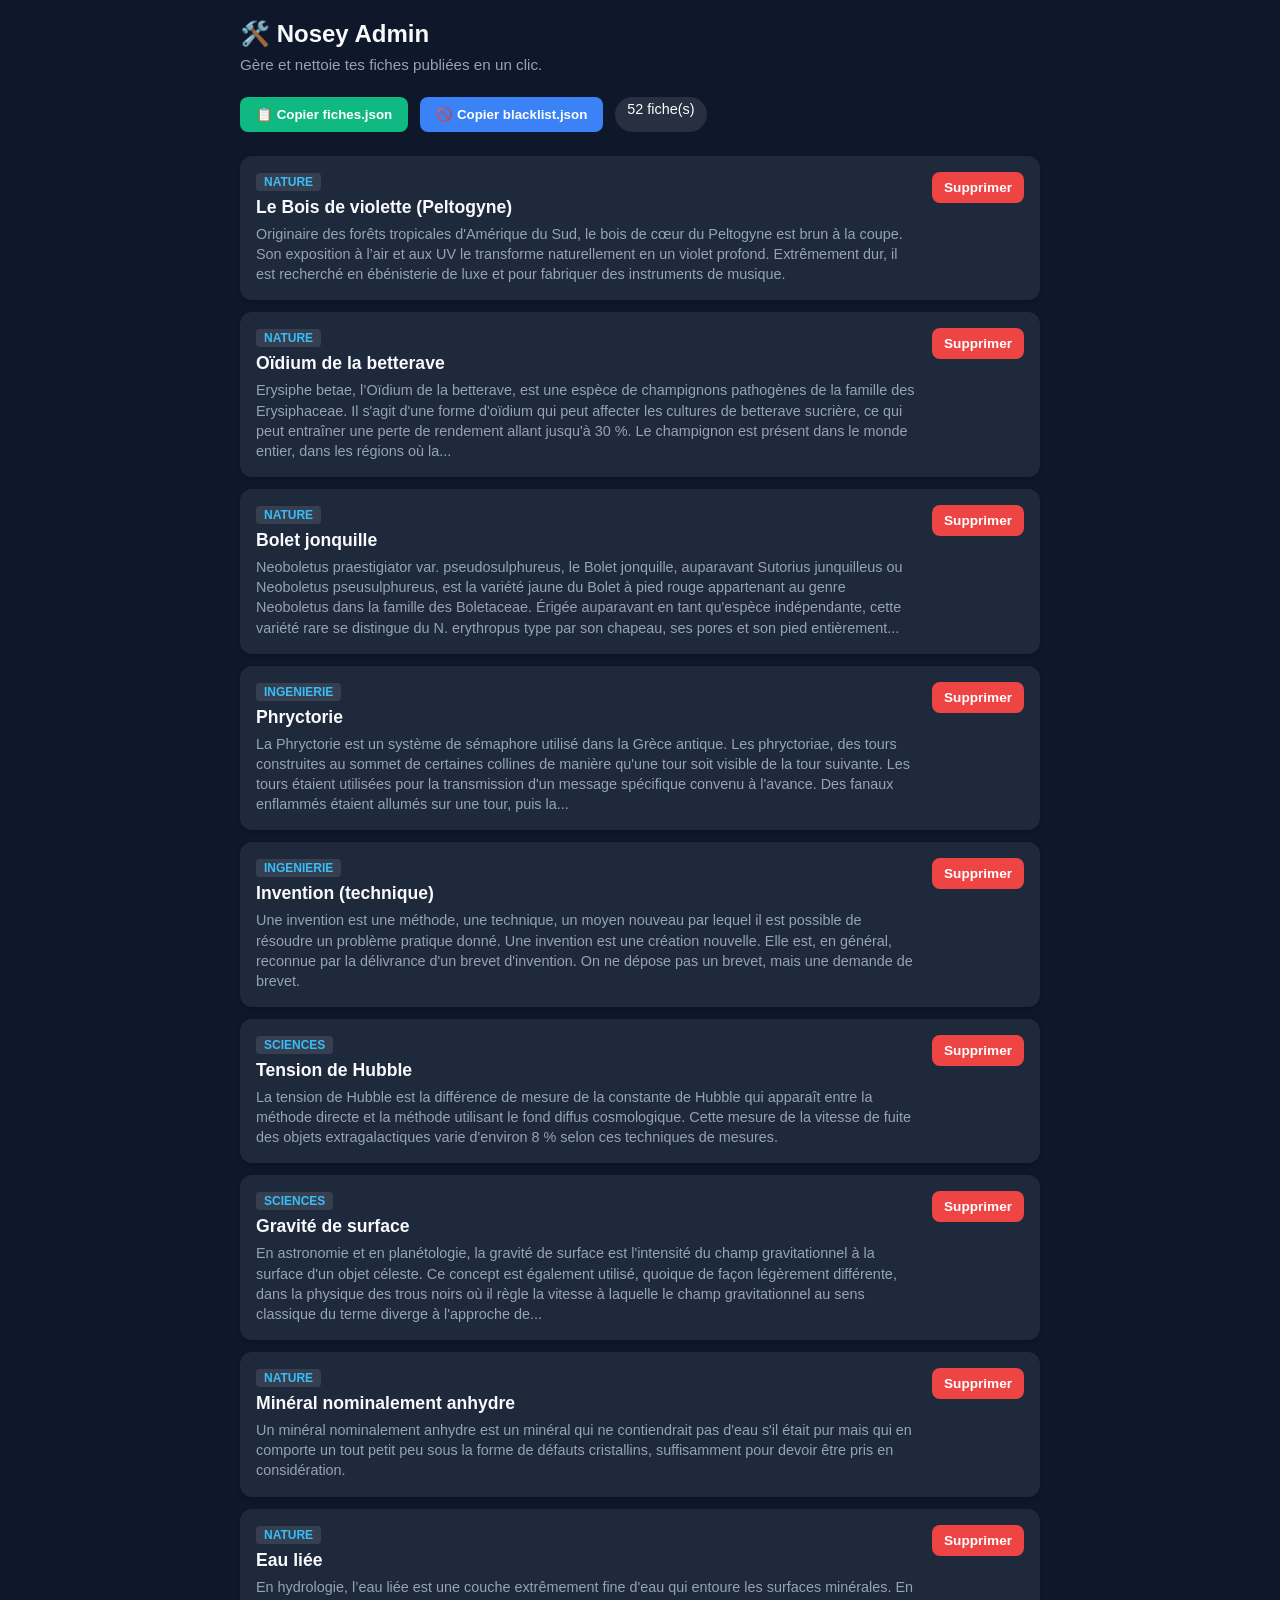
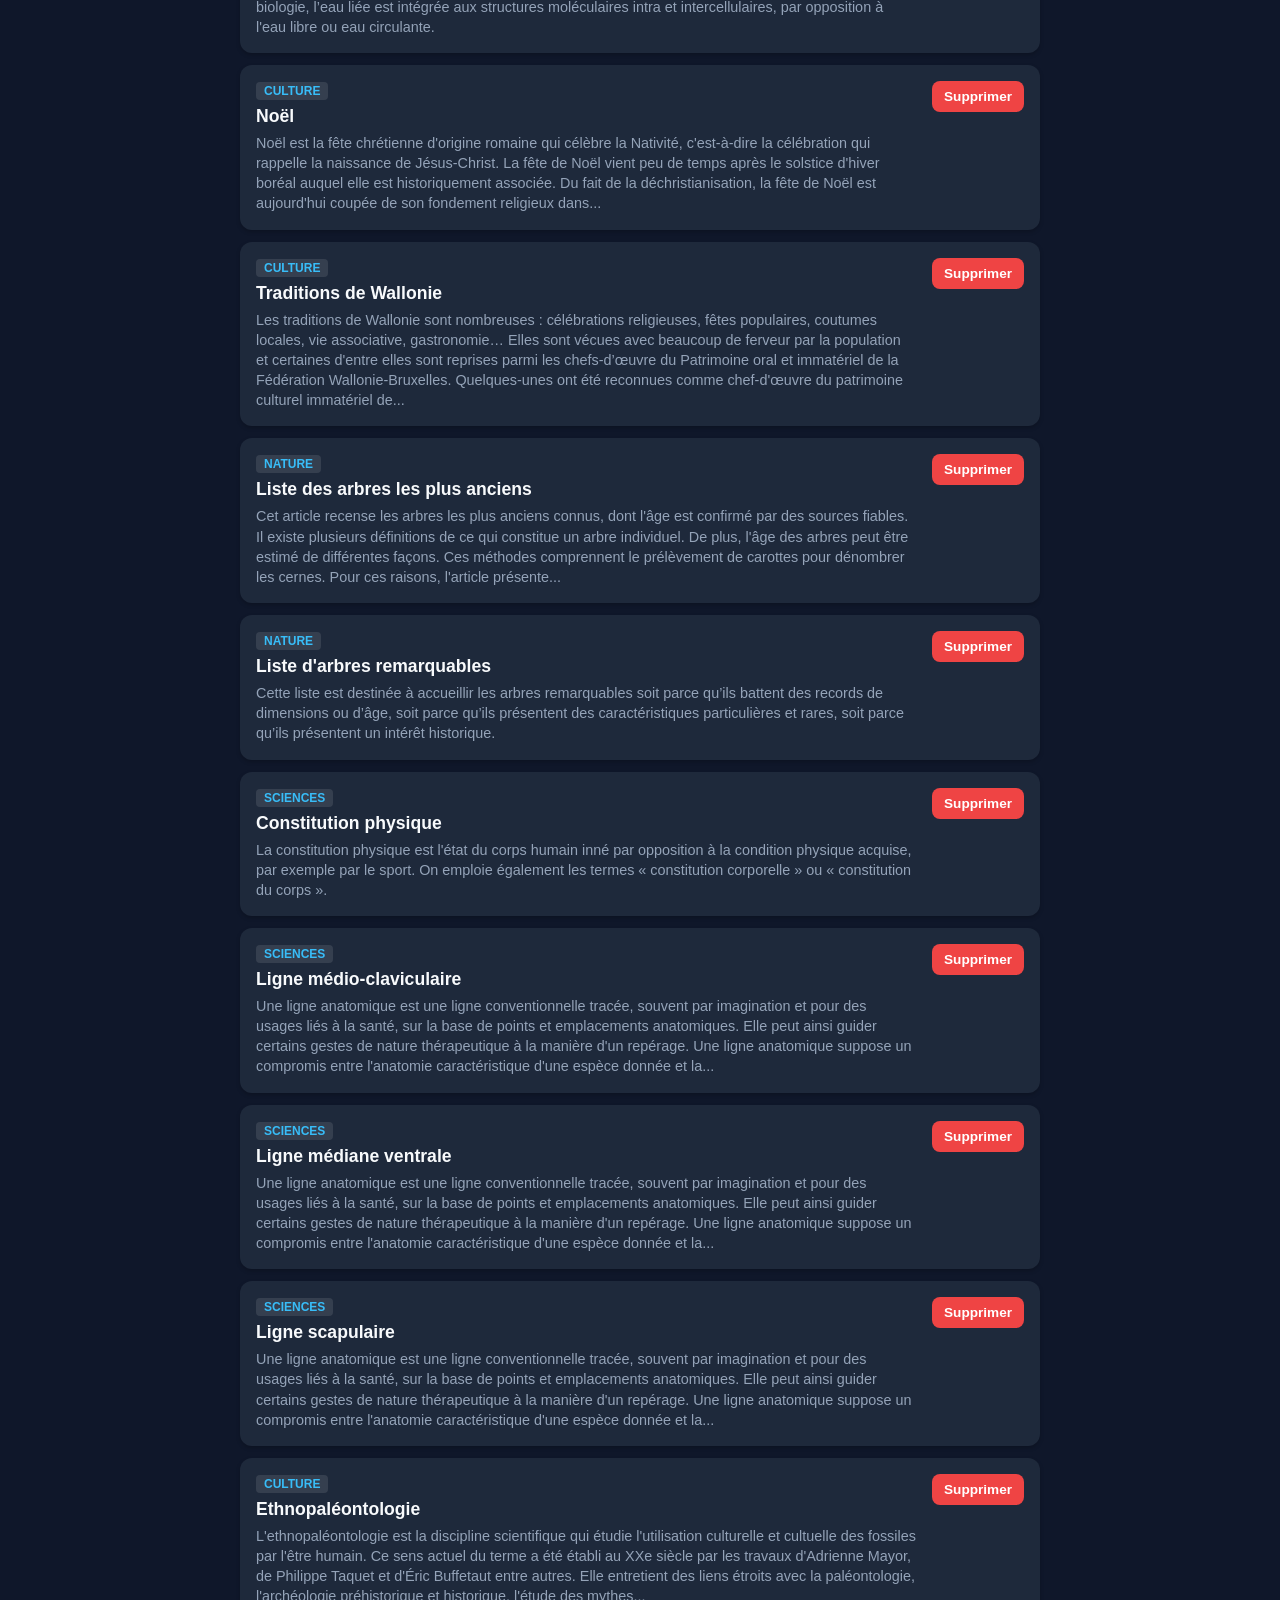
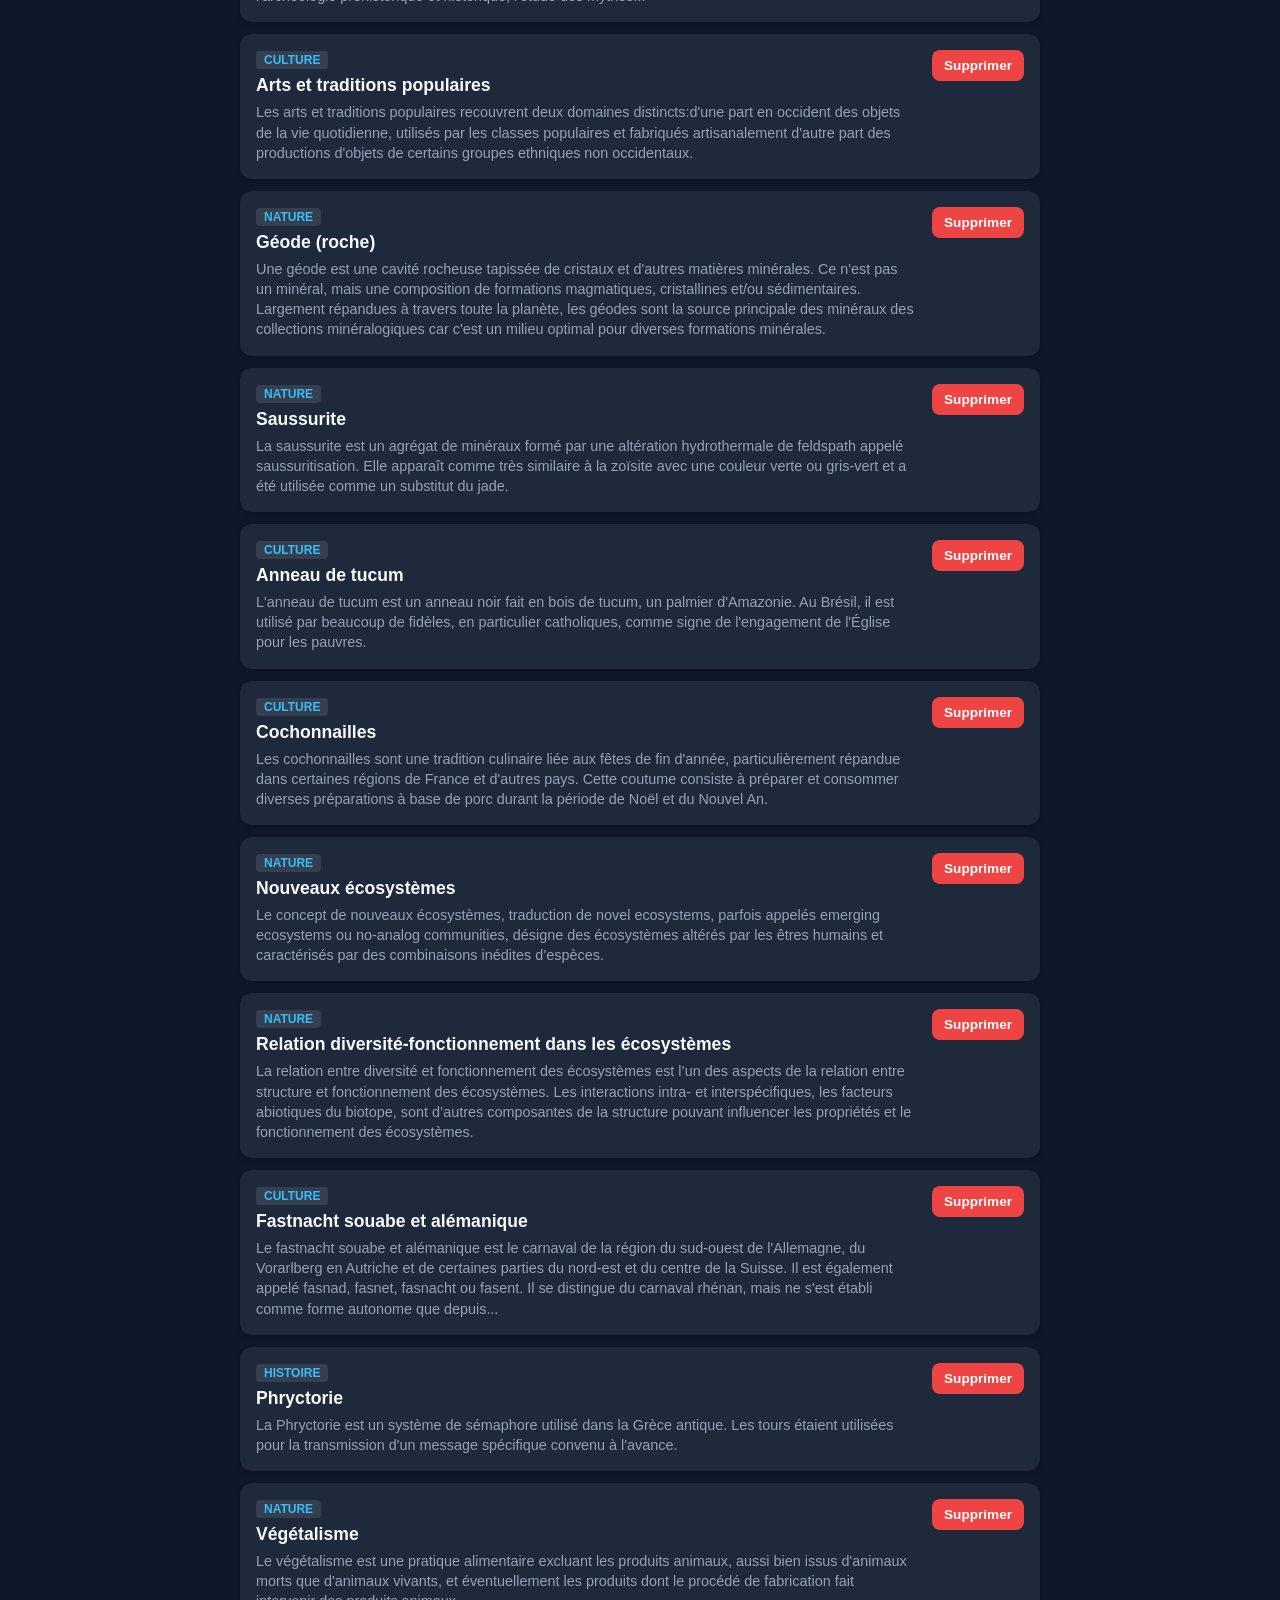
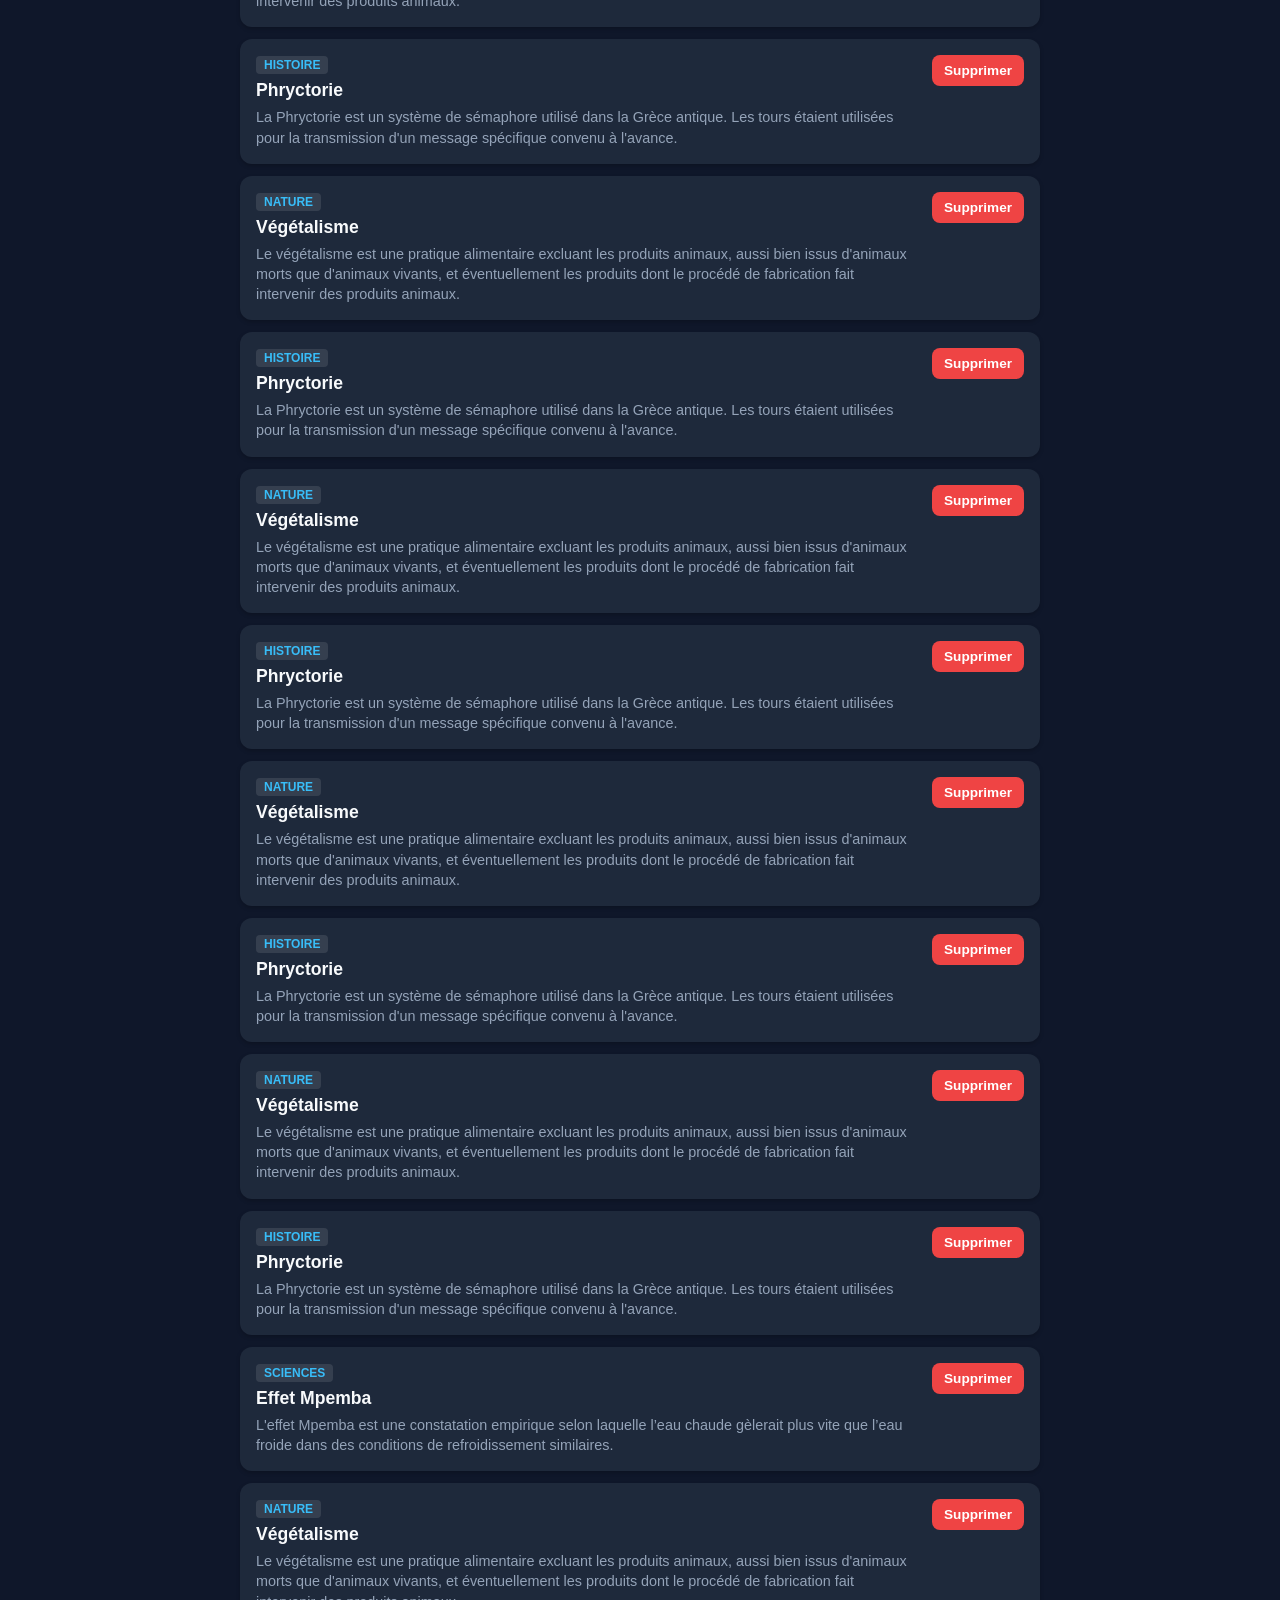
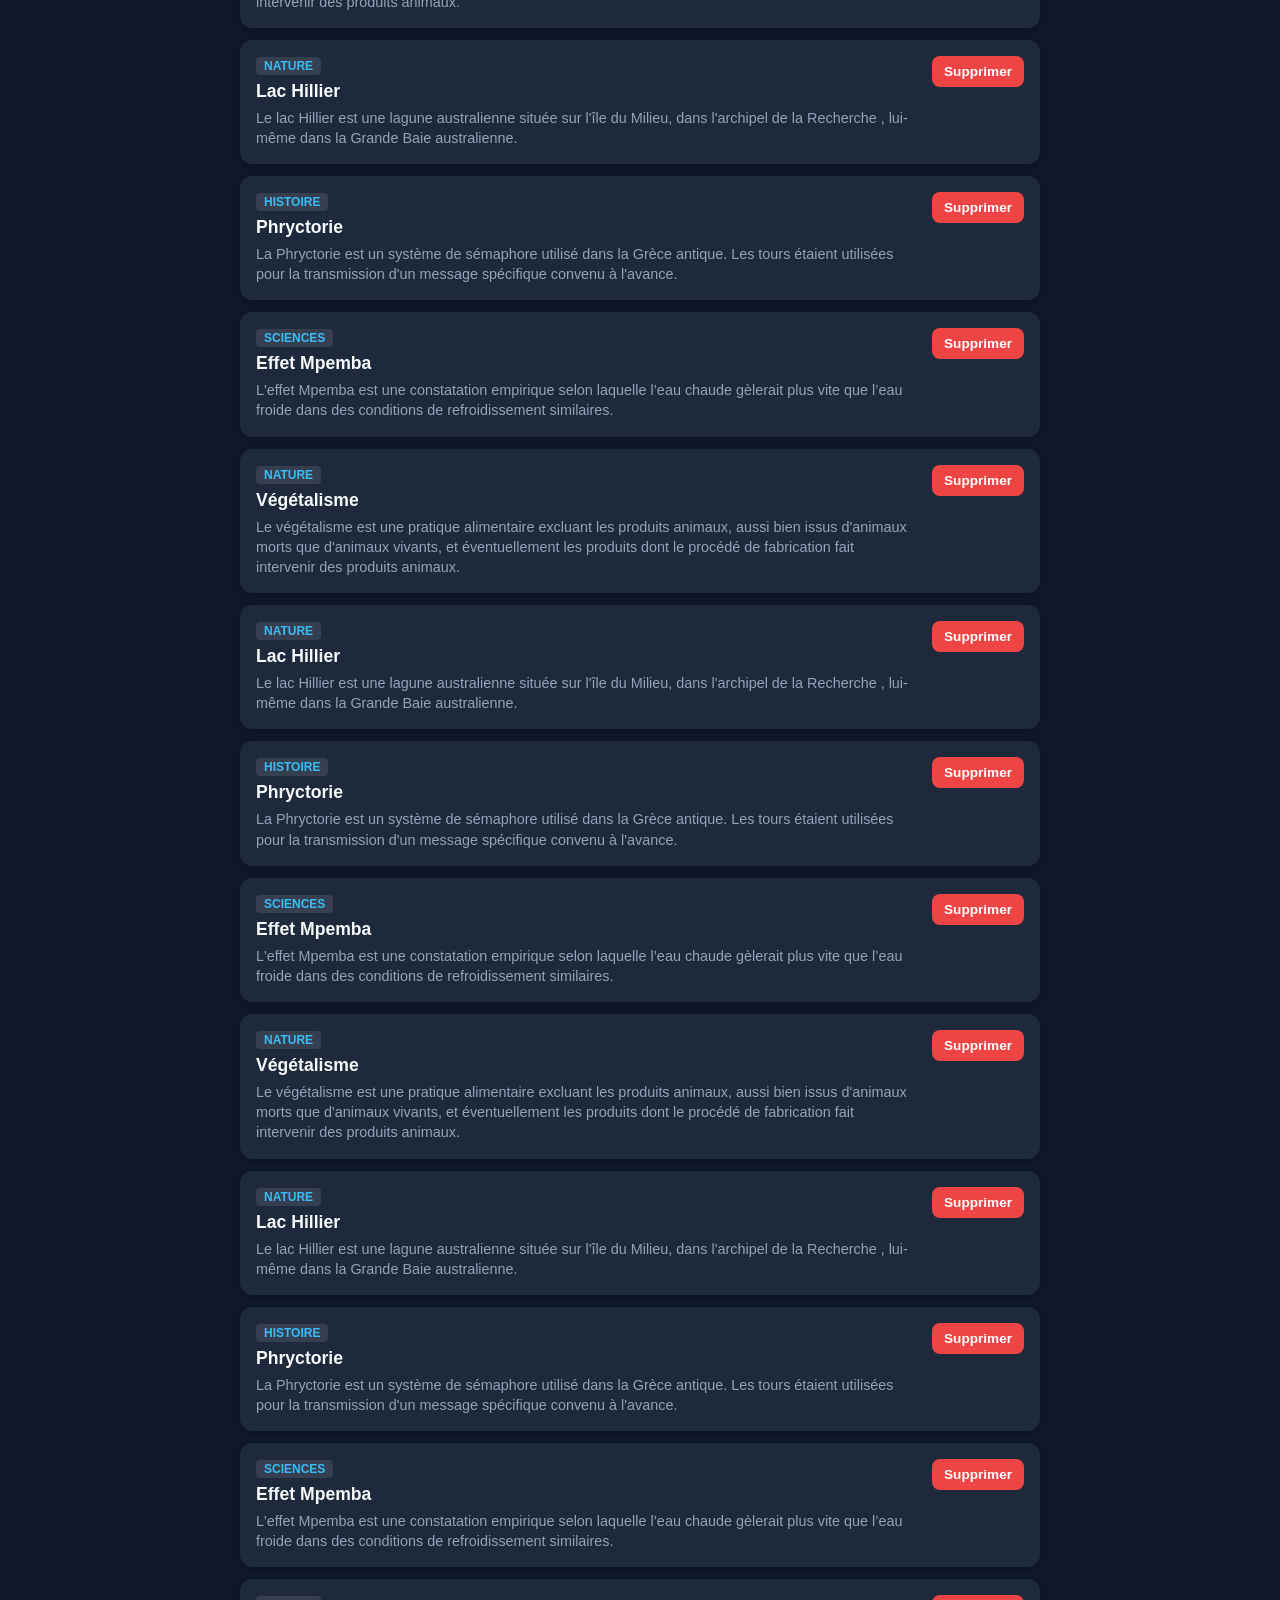
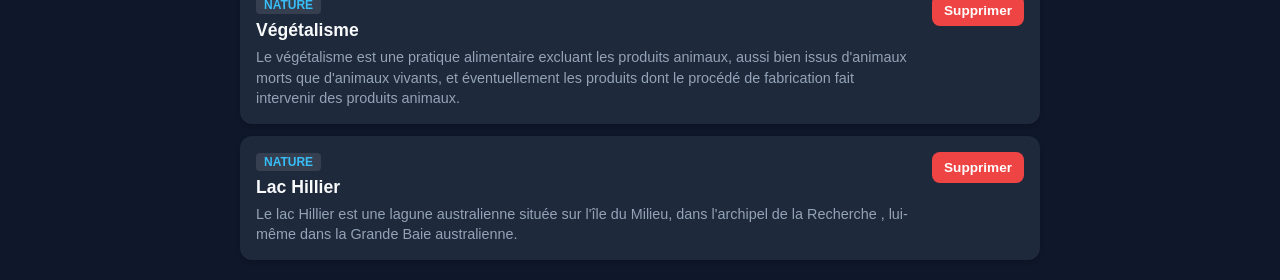
==== admin.html @ bc844c29 "Ajoute une interface d'administration pour gérer les fiches et la blacklist, et crée le fichier blac" ====
<!DOCTYPE html>
<html lang="fr">
<head>
  <meta charset="UTF-8">
  <meta name="viewport" content="width=device-width, initial-scale=1.0">
  <title>Nosey — Administration</title>
  <style>
    :root {
      --bg: #0f172a;
      --card-bg: #1e293b;
      --text: #f8fafc;
      --text-muted: #94a3b8;
      --danger: #ef4444;
      --success: #10b981;
      --accent: #3b82f6;
    }
    body {
      font-family: -apple-system, BlinkMacSystemFont, "Segoe UI", Roboto, sans-serif;
      background-color: var(--bg);
      color: var(--text);
      margin: 0;
      padding: 20px;
      max-width: 800px;
      margin-left: auto;
      margin-right: auto;
    }
    header {
      margin-bottom: 24px;
    }
    h1 { margin: 0 0 8px 0; font-size: 1.5rem; }
    p { color: var(--text-muted); margin: 0; font-size: 0.95rem; }
    
    .actions-bar {
      display: flex;
      gap: 12px;
      margin-bottom: 24px;
      flex-wrap: wrap;
    }
    button {
      border: none;
      padding: 10px 16px;
      border-radius: 8px;
      font-weight: 600;
      cursor: pointer;
      transition: opacity 0.2s;
    }
    button:hover { opacity: 0.9; }
    .btn-export { background-color: var(--success); color: white; }
    .btn-blacklist { background-color: var(--accent); color: white; }

    .compteur {
      font-size: 0.9rem;
      background: rgba(255,255,255,0.1);
      padding: 4px 12px;
      border-radius: 20px;
    }

    .liste-fiches {
      display: flex;
      flex-direction: column;
      gap: 12px;
    }
    .fiche-item {
      background-color: var(--card-bg);
      padding: 16px;
      border-radius: 12px;
      display: flex;
      justify-content: space-between;
      align-items: flex-start;
      gap: 16px;
      box-shadow: 0 2px 4px rgba(0,0,0,0.2);
    }
    .fiche-info { flex: 1; }
    .badge {
      display: inline-block;
      font-size: 0.75rem;
      font-weight: 700;
      text-transform: uppercase;
      padding: 2px 8px;
      border-radius: 4px;
      background: rgba(255,255,255,0.1);
      color: #38bdf8;
      margin-bottom: 6px;
    }
    .fiche-titre { margin: 0 0 6px 0; font-size: 1.1rem; }
    .fiche-texte { margin: 0; color: var(--text-muted); font-size: 0.9rem; line-height: 1.4; }

    .btn-suppr {
      background-color: var(--danger);
      color: white;
      padding: 8px 12px;
      font-size: 0.85rem;
      white-space: nowrap;
    }
  </style>
</head>
<body>

  <header>
    <h1>🛠️ Nosey Admin</h1>
    <p>Gère et nettoie tes fiches publiées en un clic.</p>
  </header>

  <div class="actions-bar">
    <button class="btn-export" onclick="copierFichesJSON()">📋 Copier fiches.json</button>
    <button class="btn-blacklist" onclick="copierBlacklistJSON()">🚫 Copier blacklist.json</button>
    <span class="compteur" id="compteur">0 fiche(s)</span>
  </div>

  <div class="liste-fiches" id="container-fiches">
    <p>Chargement des fiches...</p>
  </div>

  <script>
    let fichesGlobales = [];
    let blacklistGlobales = [];

    async function initialiser() {
      try {
        const resFiches = await fetch('data/fiches.json');
        fichesGlobales = await resFiches.json();

        try {
          const resBlacklist = await fetch('data/blacklist.json');
          blacklistGlobales = await resBlacklist.json();
        } catch (e) {
          blacklistGlobales = [];
        }

        afficherFiches();
      } catch (err) {
        document.getElementById('container-fiches').innerHTML = '<p style="color:red;">Erreur de chargement des fiches.</p>';
      }
    }

    function afficherFiches() {
      const container = document.getElementById('container-fiches');
      document.getElementById('compteur').textContent = `${fichesGlobales.length} fiche(s)`;

      if (fichesGlobales.length === 0) {
        container.innerHTML = '<p>Aucune fiche présente dans fiches.json.</p>';
        return;
      }

      container.innerHTML = fichesGlobales.map((fiche, index) => `
        <div class="fiche-item">
          <div class="fiche-info">
            <span class="badge">${fiche.domaine || 'CURIOSITÉ'}</span>
            <h3 class="fiche-titre">${fiche.sujet}</h3>
            <p class="fiche-texte">${fiche.fait_texte}</p>
          </div>
          <button class="btn-suppr" onclick="supprimerFiche(${index})">Supprimer</button>
        </div>
      `).join('');
    }

    function supprimerFiche(index) {
      const sujet = fichesGlobales[index].sujet;
      if (confirm(`Supprimer définitivement la fiche "${sujet}" ?`)) {
        // Ajout à la blacklist si non présent
        const sujetClean = sujet.trim().lower();
        if (!blacklistGlobales.includes(sujetClean)) {
          blacklistGlobales.push(sujetClean);
        }

        // Retrait de la liste globale
        fichesGlobales.splice(index, 1);
        afficherFiches();
      }
    }

    function copierFichesJSON() {
      const jsonStr = JSON.stringify(fichesGlobales, null, 2);
      navigator.clipboard.writeText(jsonStr);
      alert("Le nouveau fiches.json a été copié !\n\nRemplace le contenu de data/fiches.json dans ton dépôt GitHub.");
    }

    function copierBlacklistJSON() {
      const jsonStr = JSON.stringify(blacklistGlobales, null, 2);
      navigator.clipboard.writeText(jsonStr);
      alert("La nouvelle blacklist.json a été copiée !\n\nRebalaye le contenu dans data/blacklist.json pour interdire ces sujets à l'avenir.");
    }

    initialiser();
  </script>
</body>
</html>
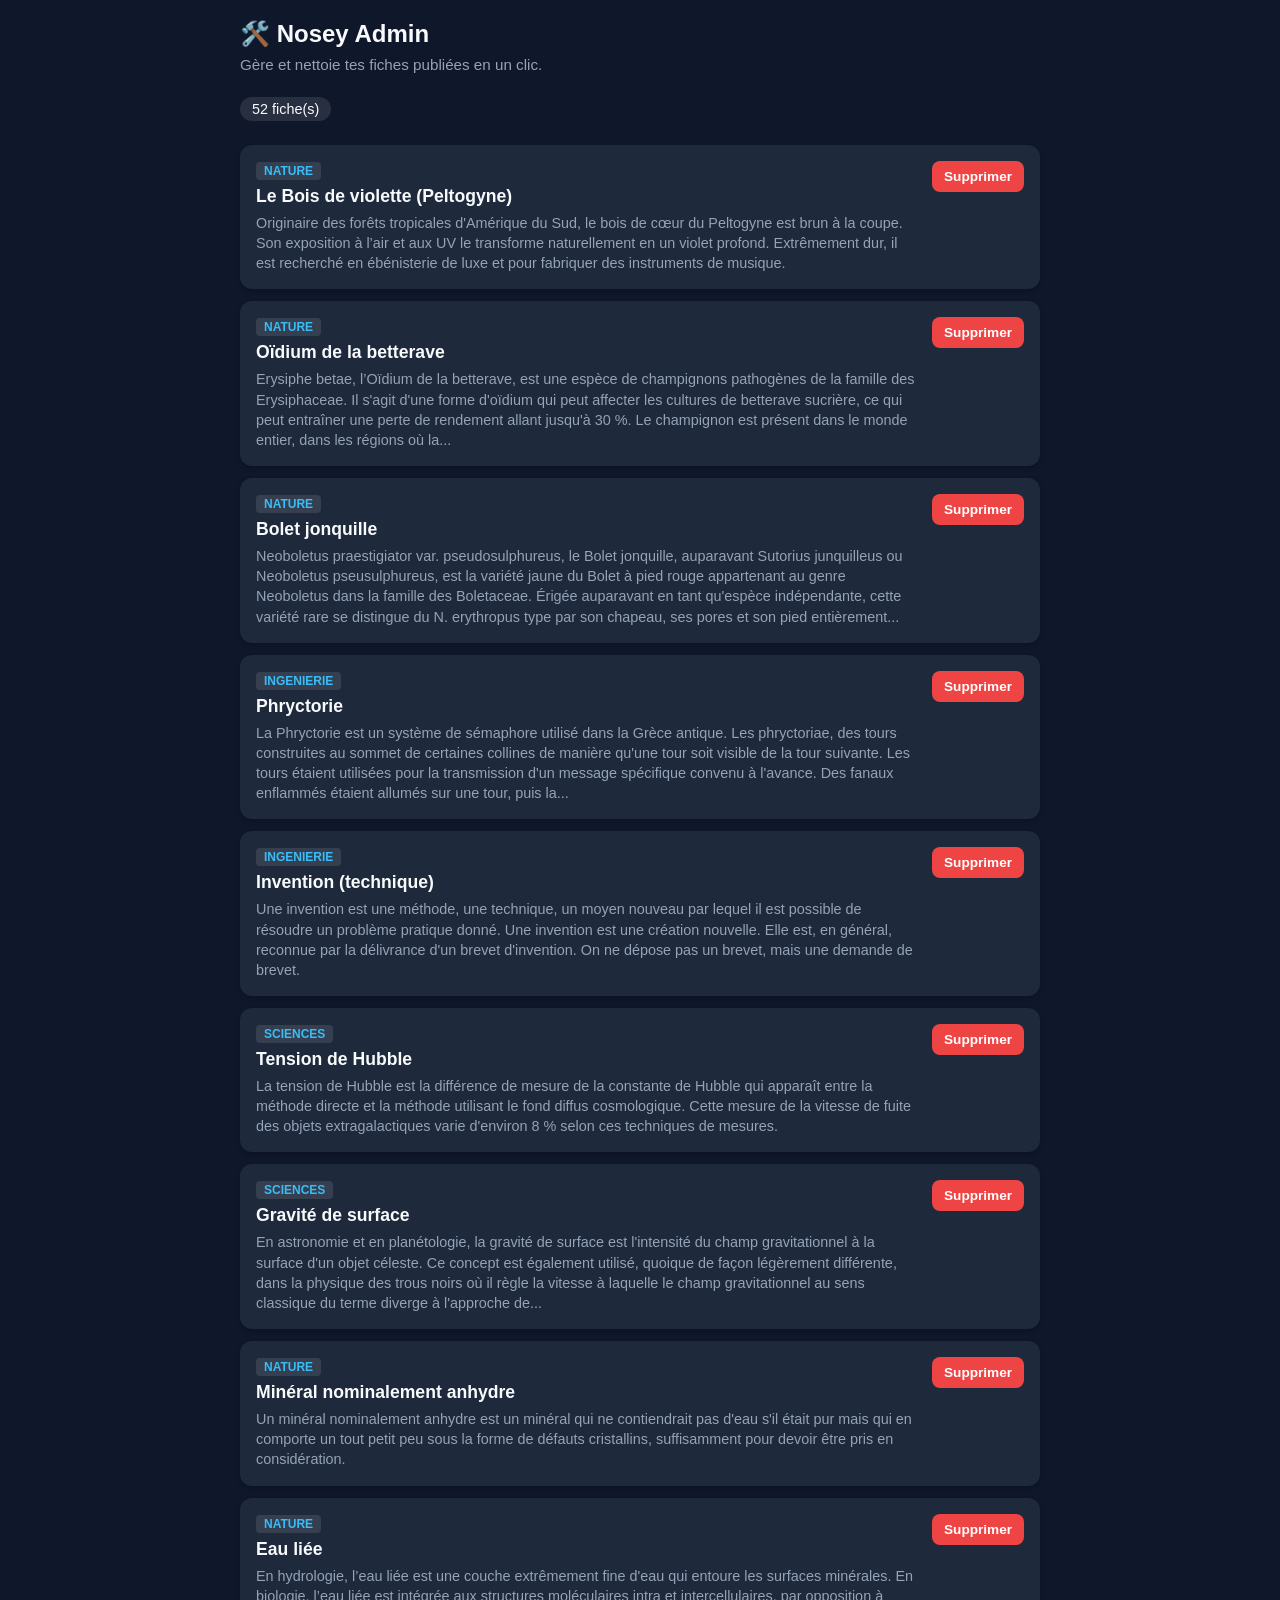
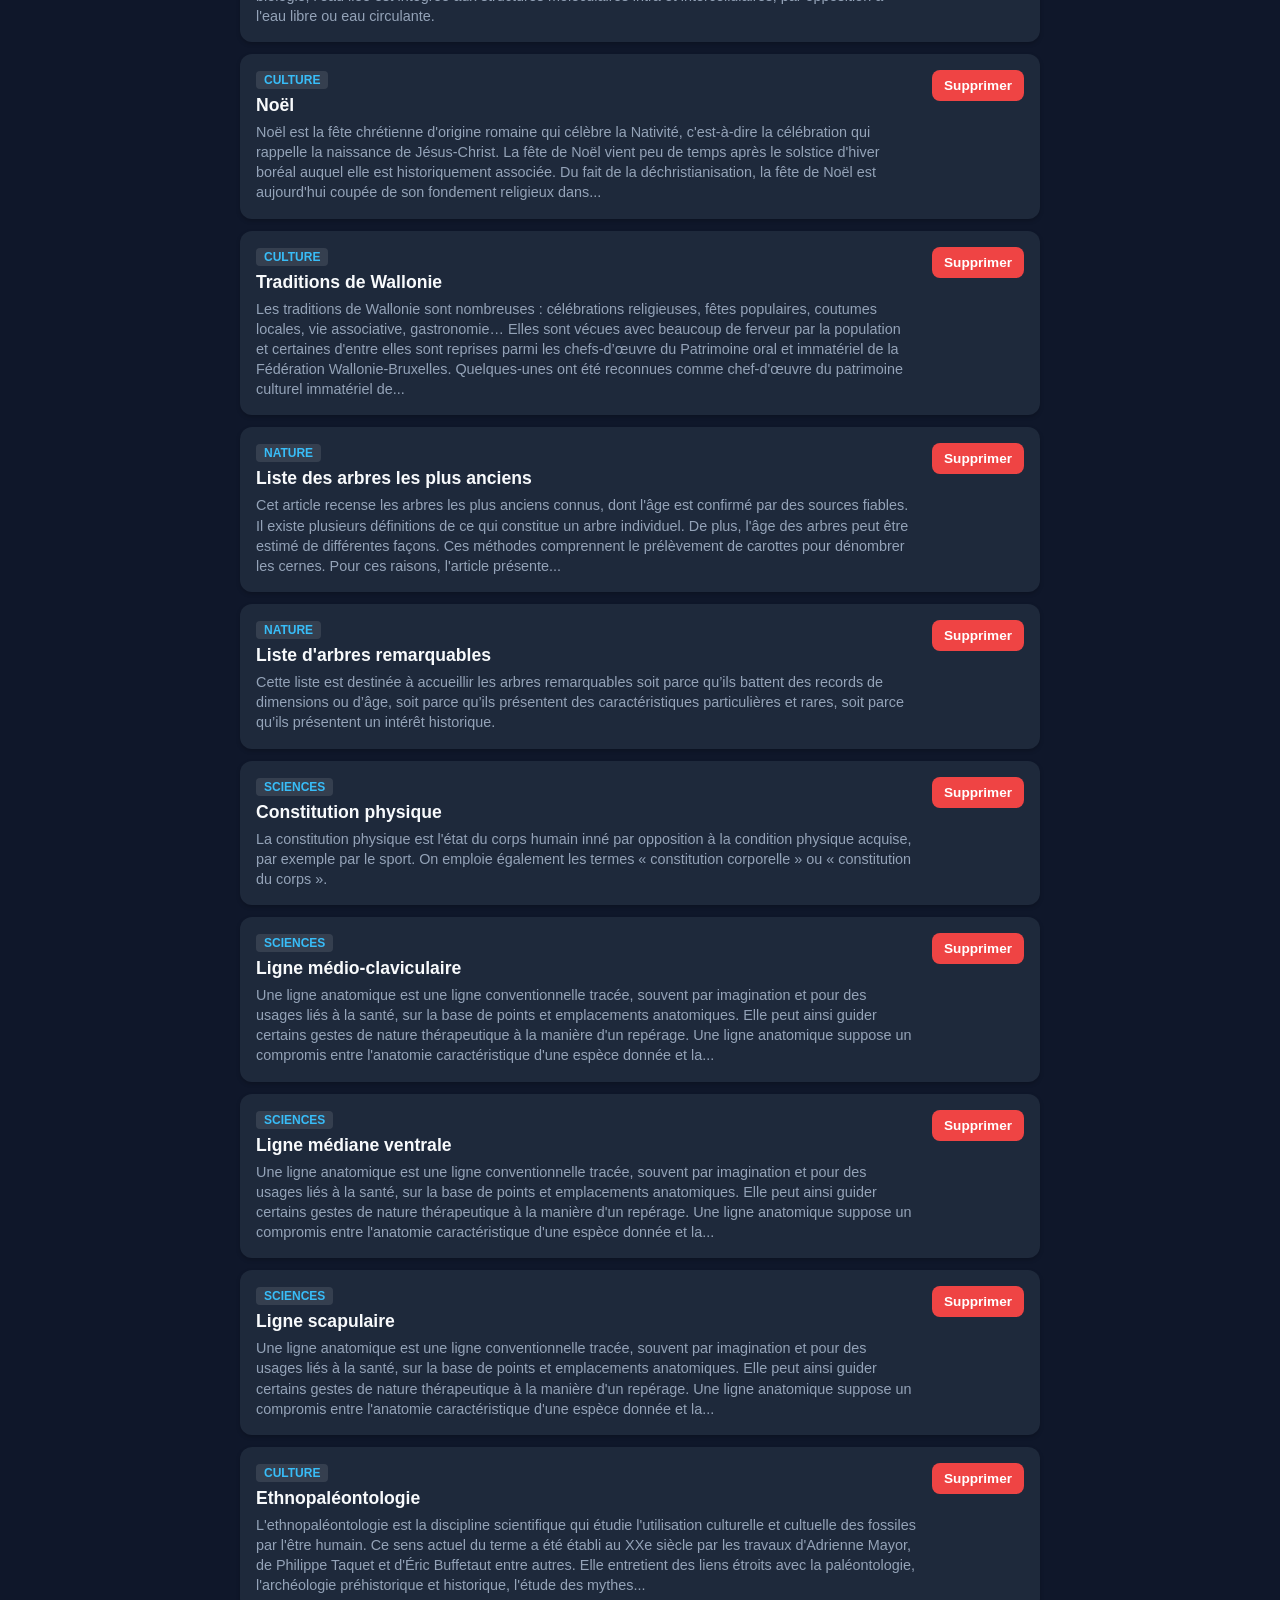
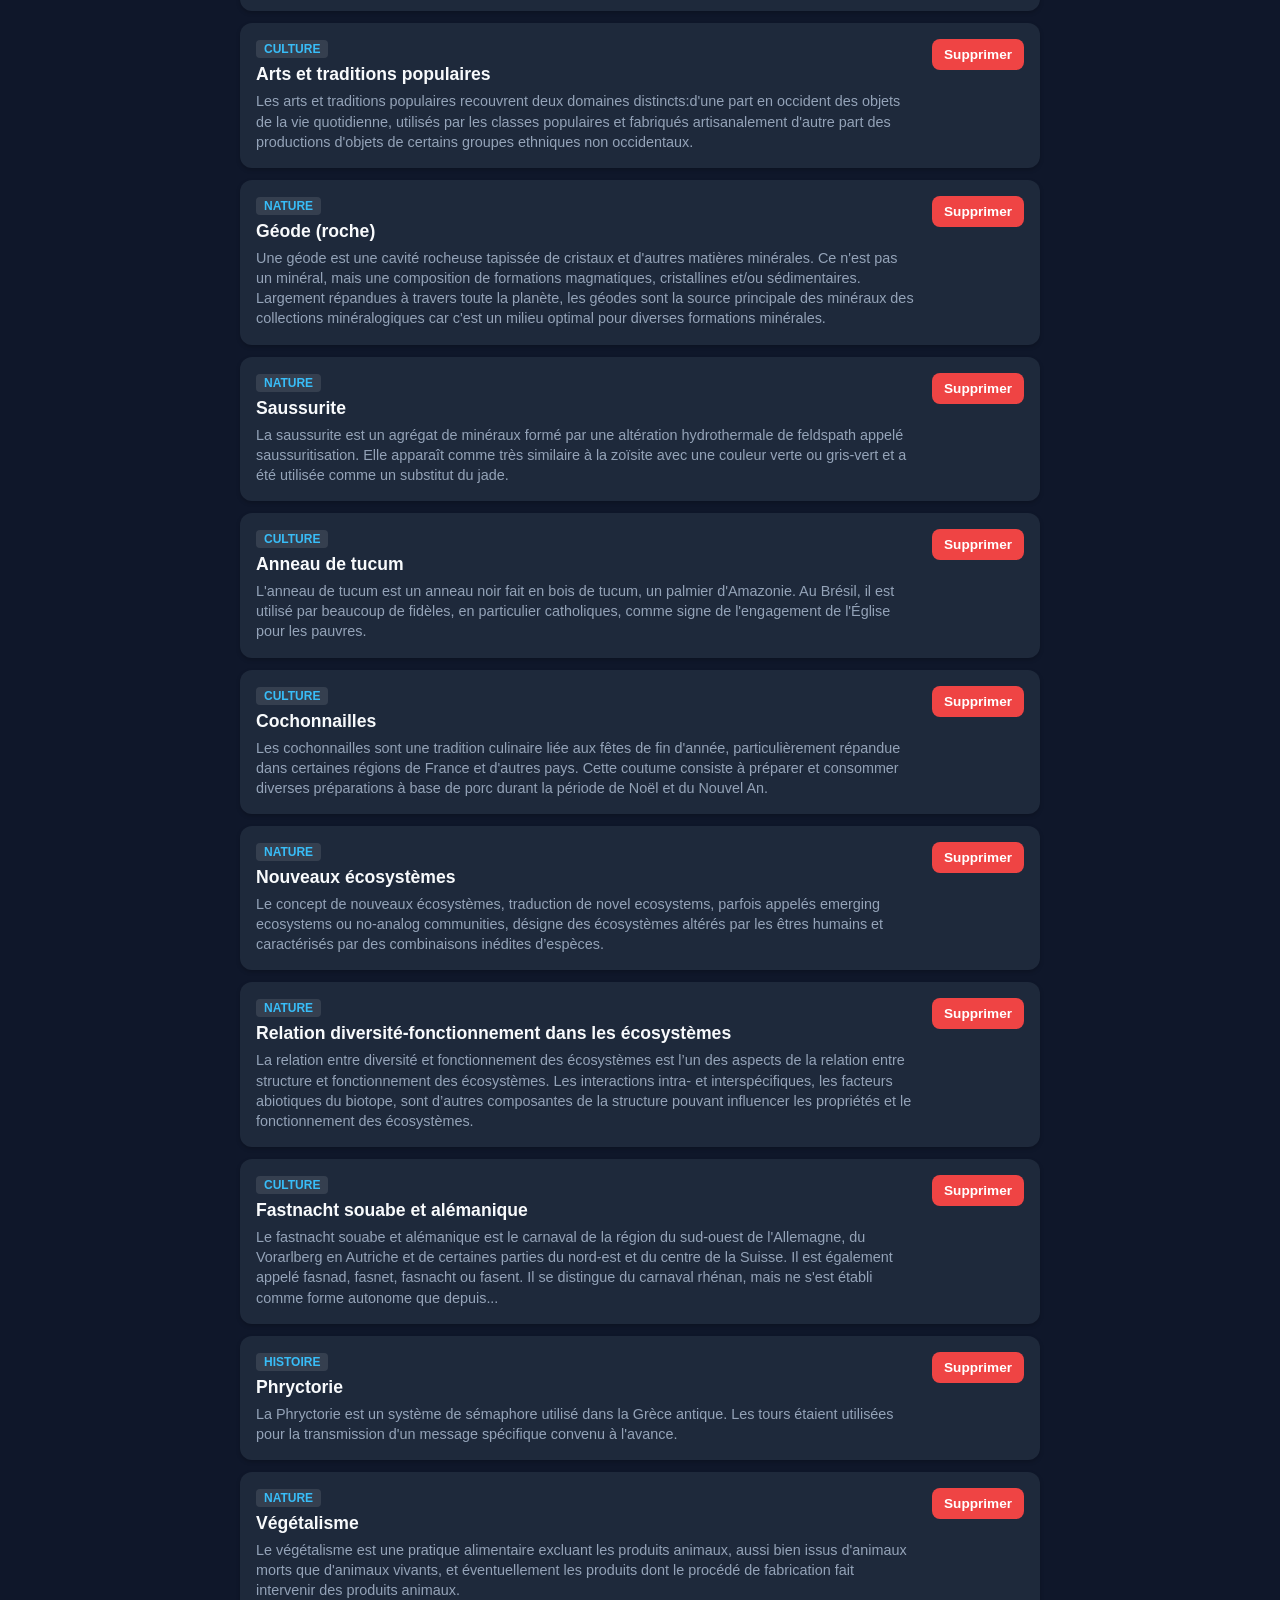
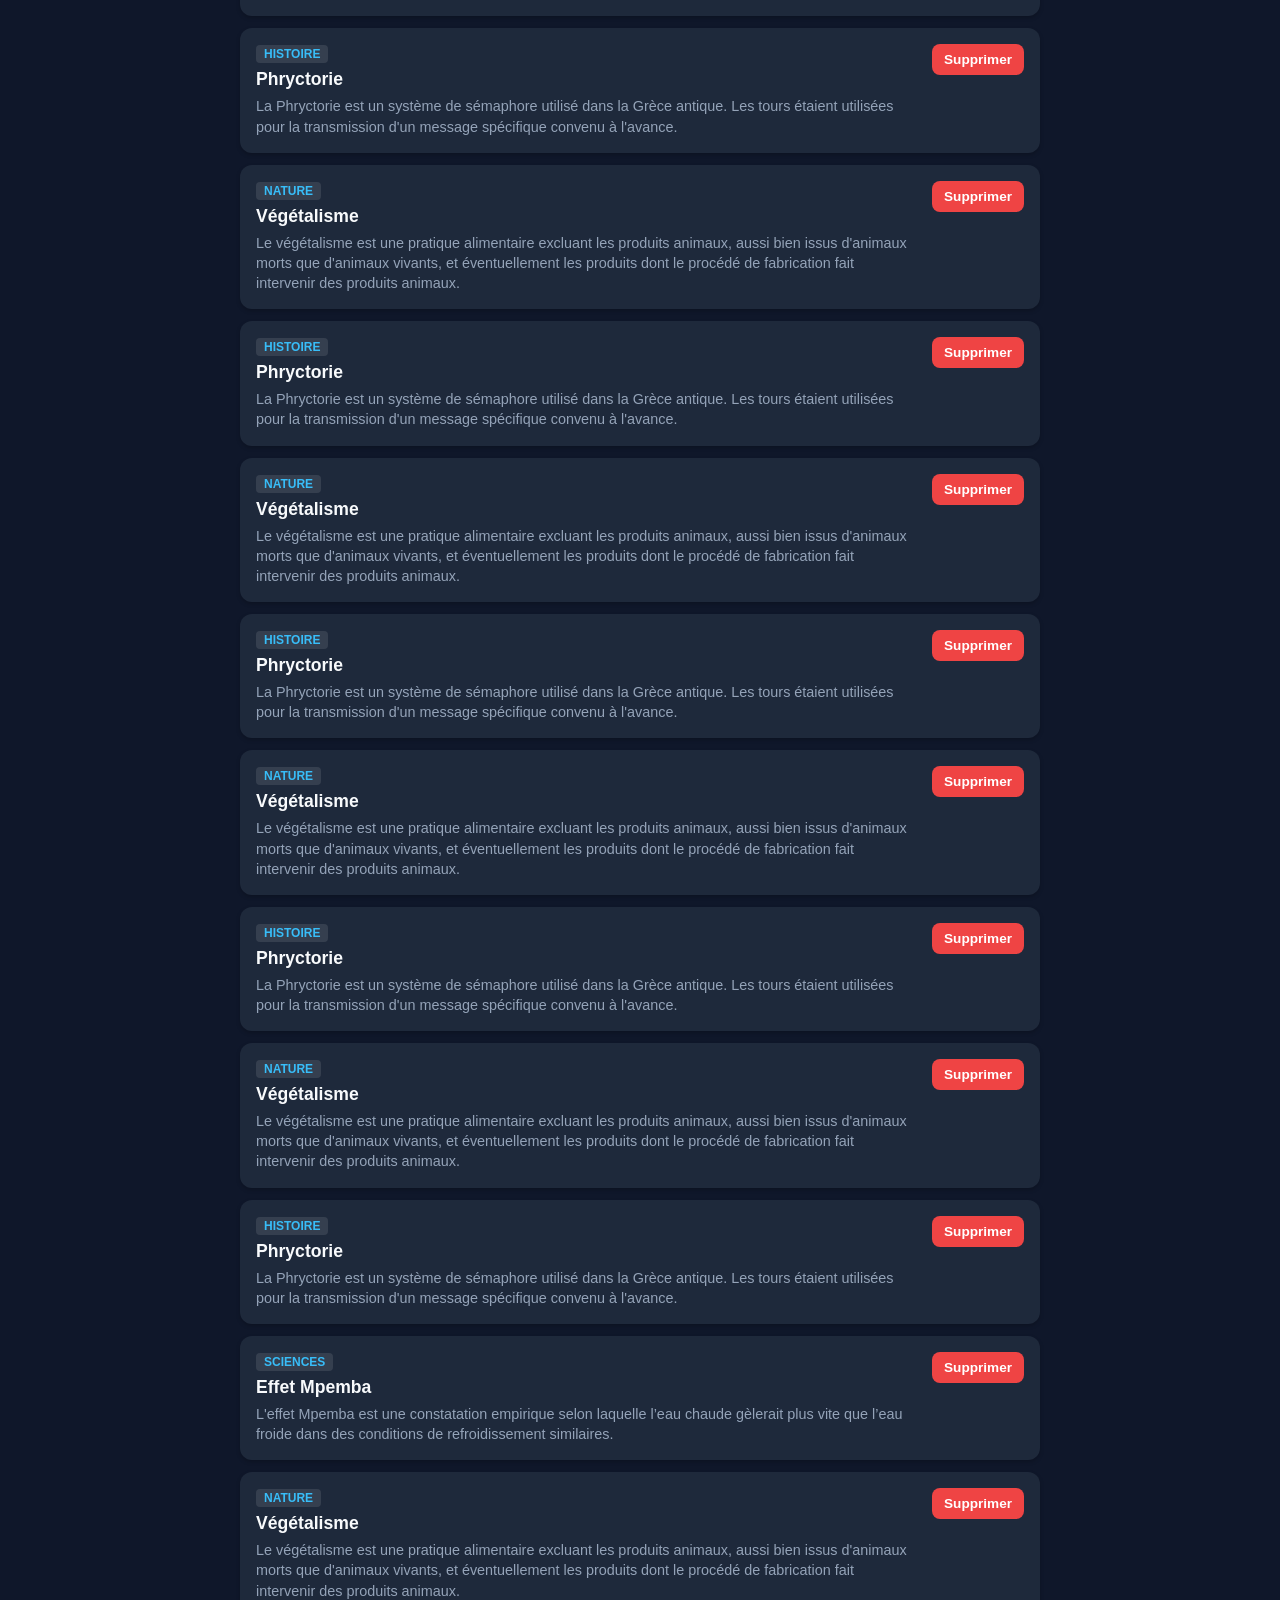
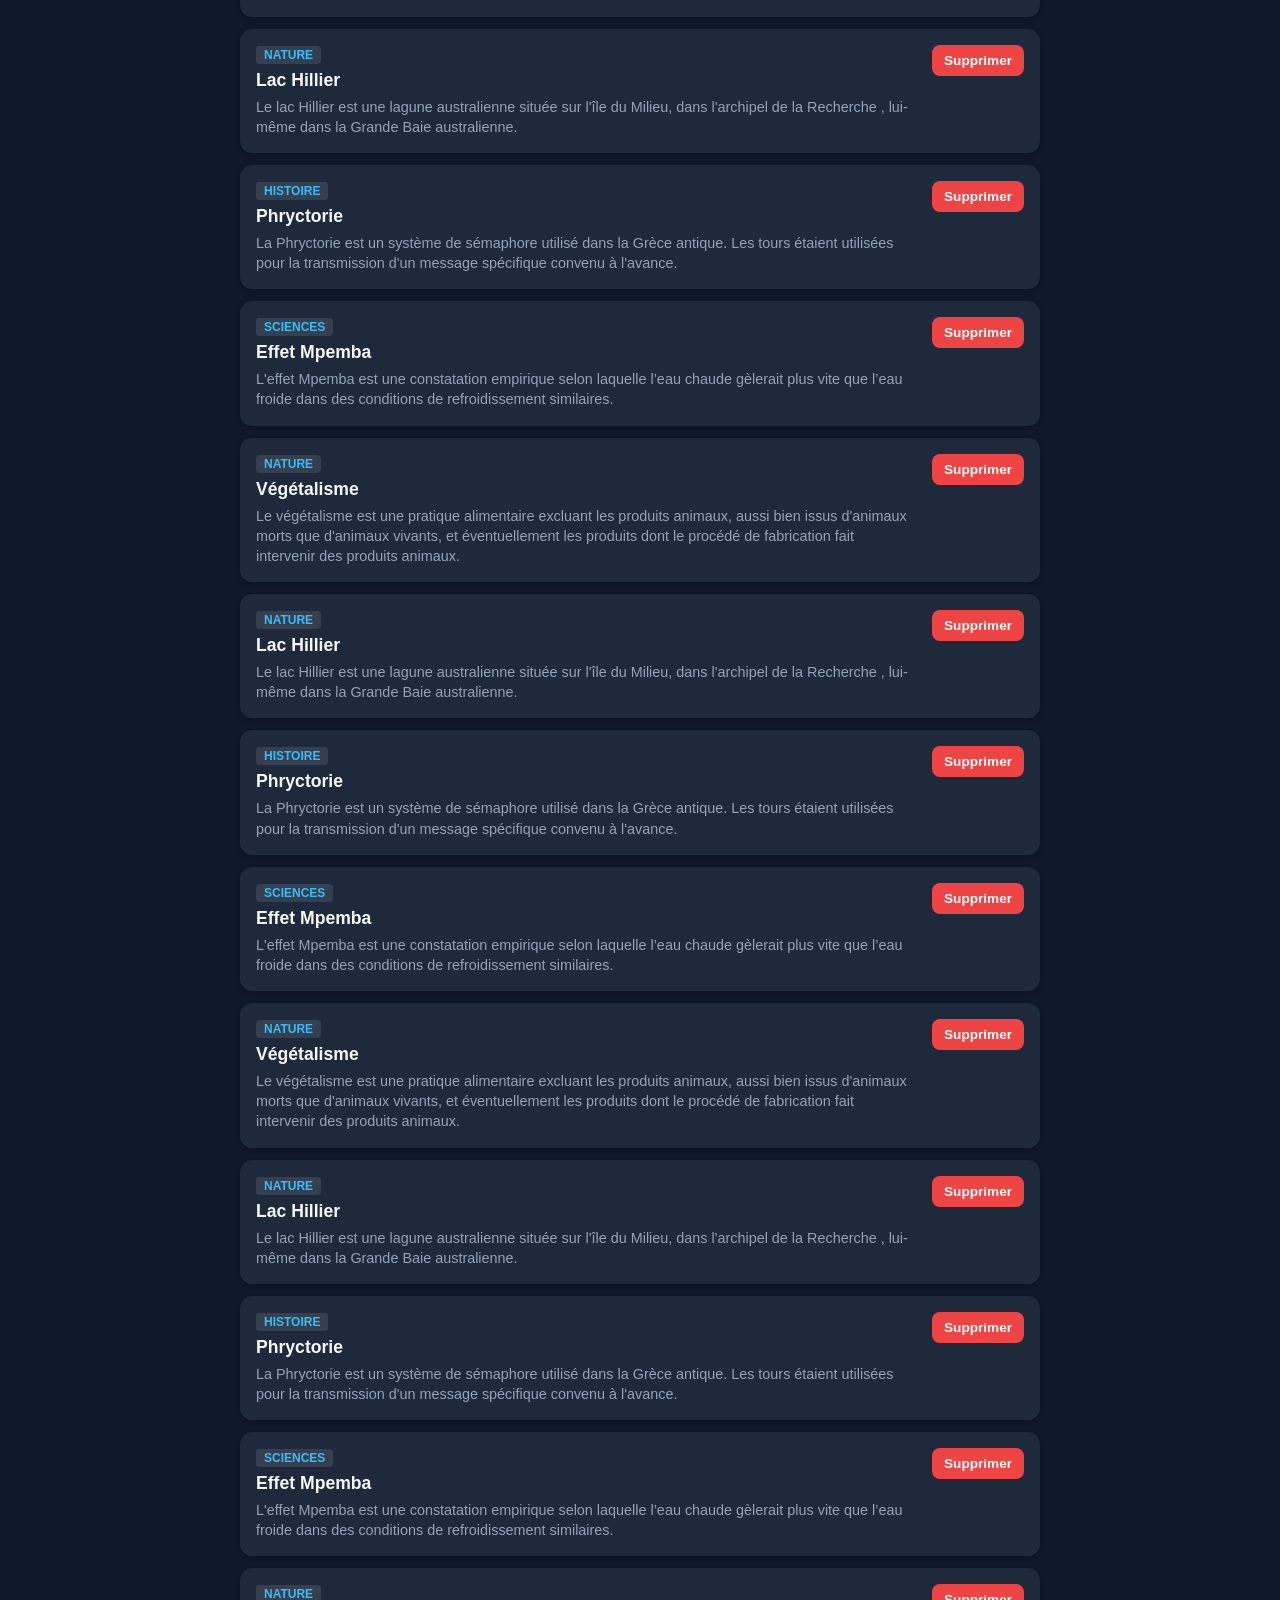
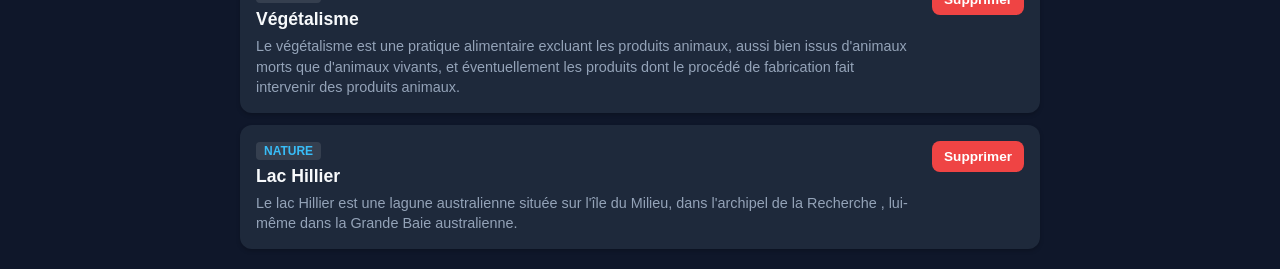
==== commit 47eb32de: "Supprime les boutons d'exportation et remplace la logique de téléchargement des fichiers JSON pour l" ====
--- a/admin.html
+++ b/admin.html
@@ -45,9 +45,6 @@
       transition: opacity 0.2s;
     }
     button:hover { opacity: 0.9; }
-    .btn-export { background-color: var(--success); color: white; }
-    .btn-blacklist { background-color: var(--accent); color: white; }
-
     .compteur {
       font-size: 0.9rem;
       background: rgba(255,255,255,0.1);
@@ -102,8 +99,6 @@
   </header>
 
   <div class="actions-bar">
-    <button class="btn-export" onclick="copierFichesJSON()">📋 Copier fiches.json</button>
-    <button class="btn-blacklist" onclick="copierBlacklistJSON()">🚫 Copier blacklist.json</button>
     <span class="compteur" id="compteur">0 fiche(s)</span>
   </div>
 
@@ -113,18 +108,34 @@
 
   <script>
     let fichesGlobales = [];
+    let candidatesGlobales = [];
     let blacklistGlobales = [];
+    const CLE_BLACKLIST_SUJETS = 'nosey_blacklist_sujets';
 
     async function initialiser() {
       try {
         const resFiches = await fetch('data/fiches.json');
         fichesGlobales = await resFiches.json();
+
+        try {
+          const resCandidates = await fetch('data/candidates.json');
+          candidatesGlobales = await resCandidates.json();
+        } catch (e) {
+          candidatesGlobales = [];
+        }
 
         try {
           const resBlacklist = await fetch('data/blacklist.json');
           blacklistGlobales = await resBlacklist.json();
         } catch (e) {
           blacklistGlobales = [];
+        }
+
+        try {
+          const blacklistLocale = JSON.parse(localStorage.getItem(CLE_BLACKLIST_SUJETS) || '[]');
+          blacklistGlobales = [...new Set([...blacklistGlobales, ...blacklistLocale])];
+        } catch (e) {
+          // La blacklist locale invalide est ignorée.
         }
 
         afficherFiches();
@@ -158,27 +169,29 @@
       const sujet = fichesGlobales[index].sujet;
       if (confirm(`Supprimer définitivement la fiche "${sujet}" ?`)) {
         // Ajout à la blacklist si non présent
-        const sujetClean = sujet.trim().lower();
+        const sujetClean = sujet.trim().toLowerCase();
         if (!blacklistGlobales.includes(sujetClean)) {
           blacklistGlobales.push(sujetClean);
         }
-
-        // Retrait de la liste globale
+        localStorage.setItem(CLE_BLACKLIST_SUJETS, JSON.stringify(blacklistGlobales));
+
         fichesGlobales.splice(index, 1);
+        candidatesGlobales = candidatesGlobales.filter(candidate => (
+          (candidate.sujet || '').trim().toLowerCase() !== sujetClean
+        ));
+        telechargerJson('candidates.json', candidatesGlobales);
+        telechargerJson('blacklist.json', blacklistGlobales);
         afficherFiches();
       }
     }
 
-    function copierFichesJSON() {
-      const jsonStr = JSON.stringify(fichesGlobales, null, 2);
-      navigator.clipboard.writeText(jsonStr);
-      alert("Le nouveau fiches.json a été copié !\n\nRemplace le contenu de data/fiches.json dans ton dépôt GitHub.");
-    }
-
-    function copierBlacklistJSON() {
-      const jsonStr = JSON.stringify(blacklistGlobales, null, 2);
-      navigator.clipboard.writeText(jsonStr);
-      alert("La nouvelle blacklist.json a été copiée !\n\nRebalaye le contenu dans data/blacklist.json pour interdire ces sujets à l'avenir.");
+    function telechargerJson(nomFichier, donnees) {
+      const blob = new Blob([JSON.stringify(donnees, null, 2) + '\n'], { type: 'application/json' });
+      const lien = document.createElement('a');
+      lien.href = URL.createObjectURL(blob);
+      lien.download = nomFichier;
+      lien.click();
+      URL.revokeObjectURL(lien.href);
     }
 
     initialiser();
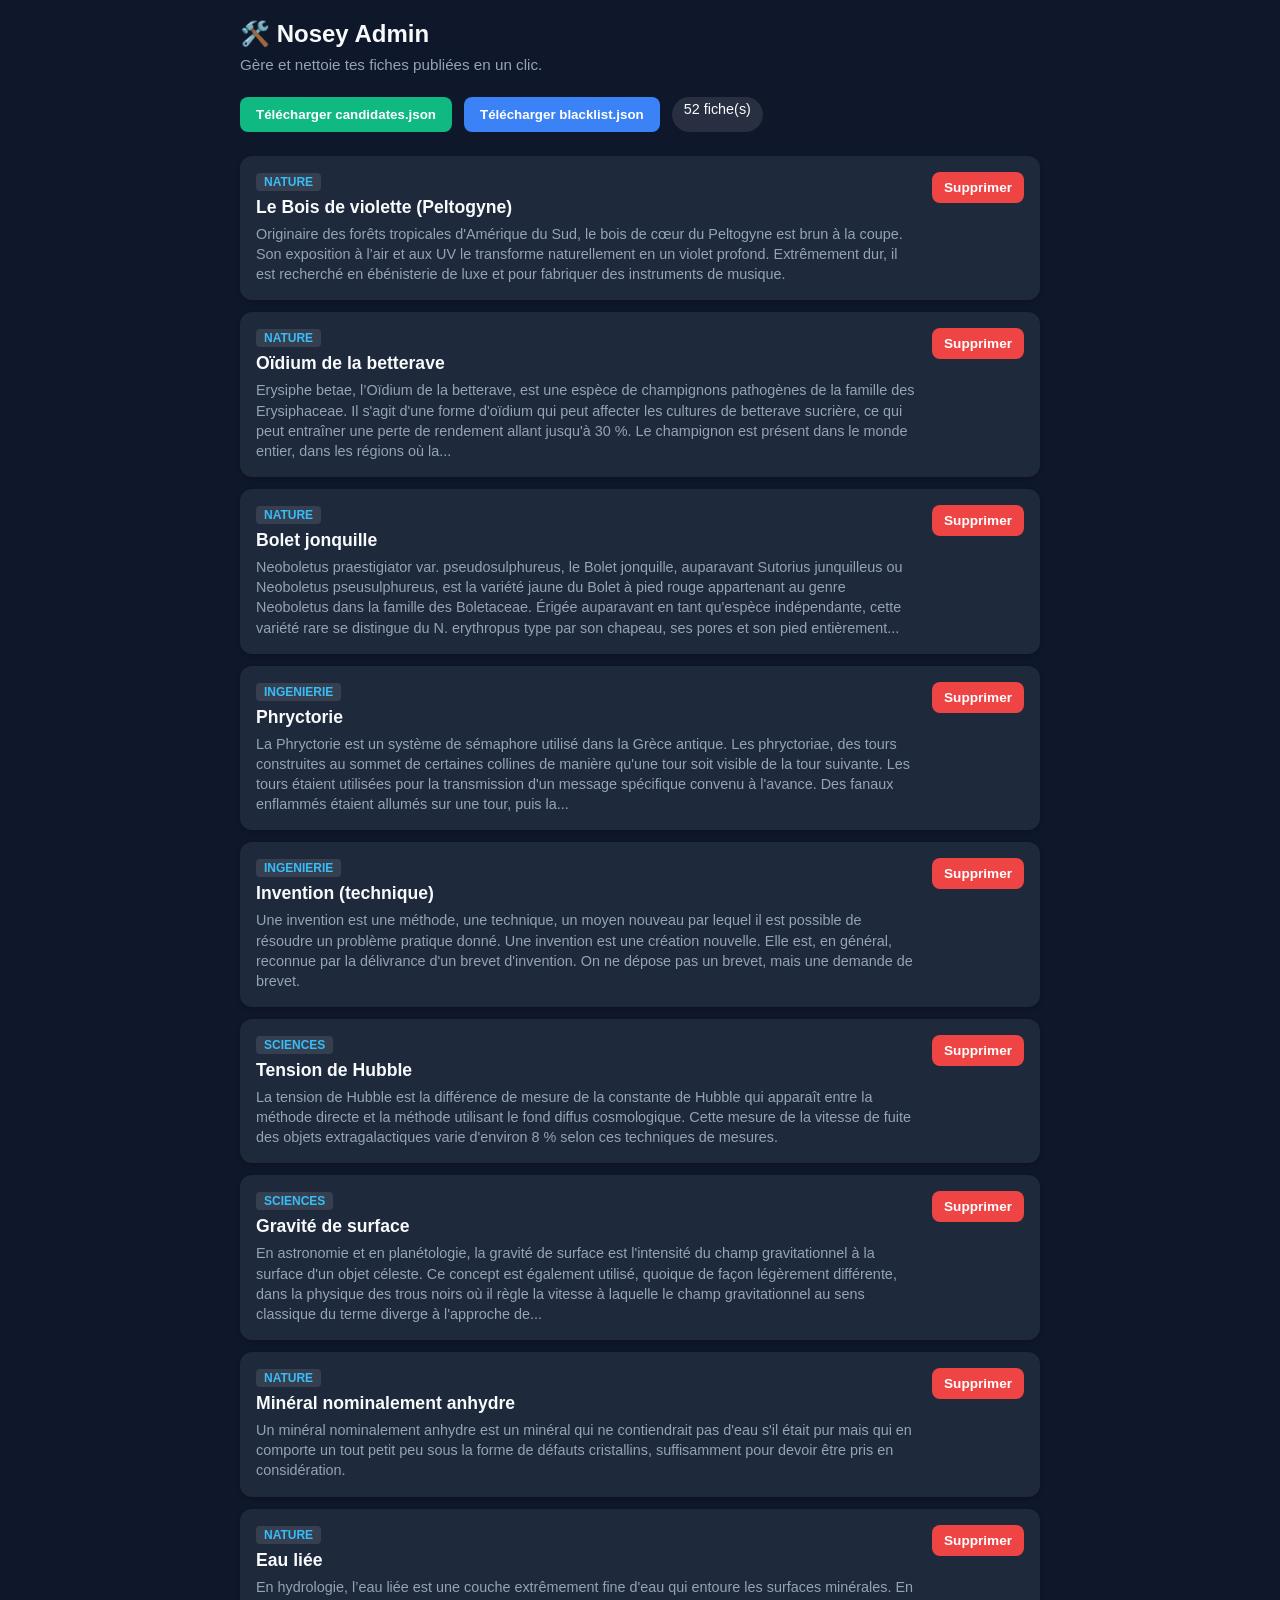
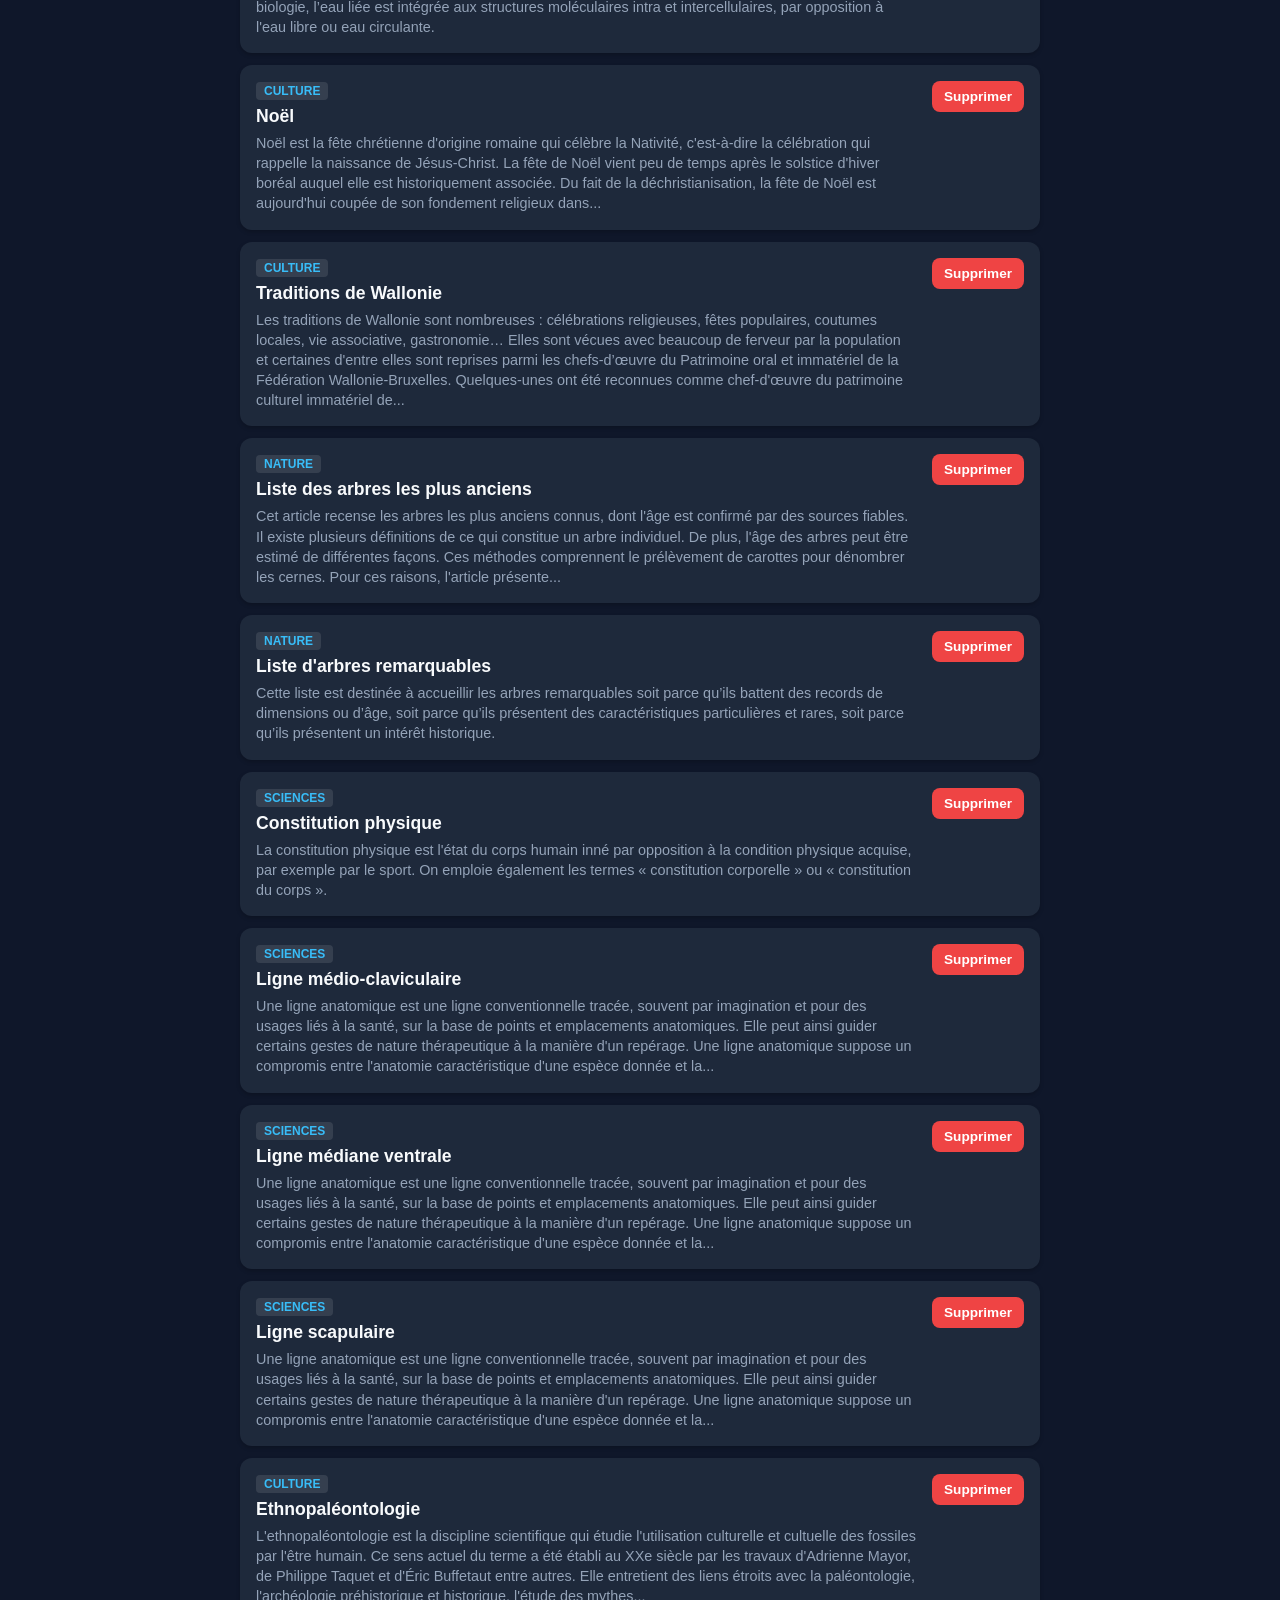
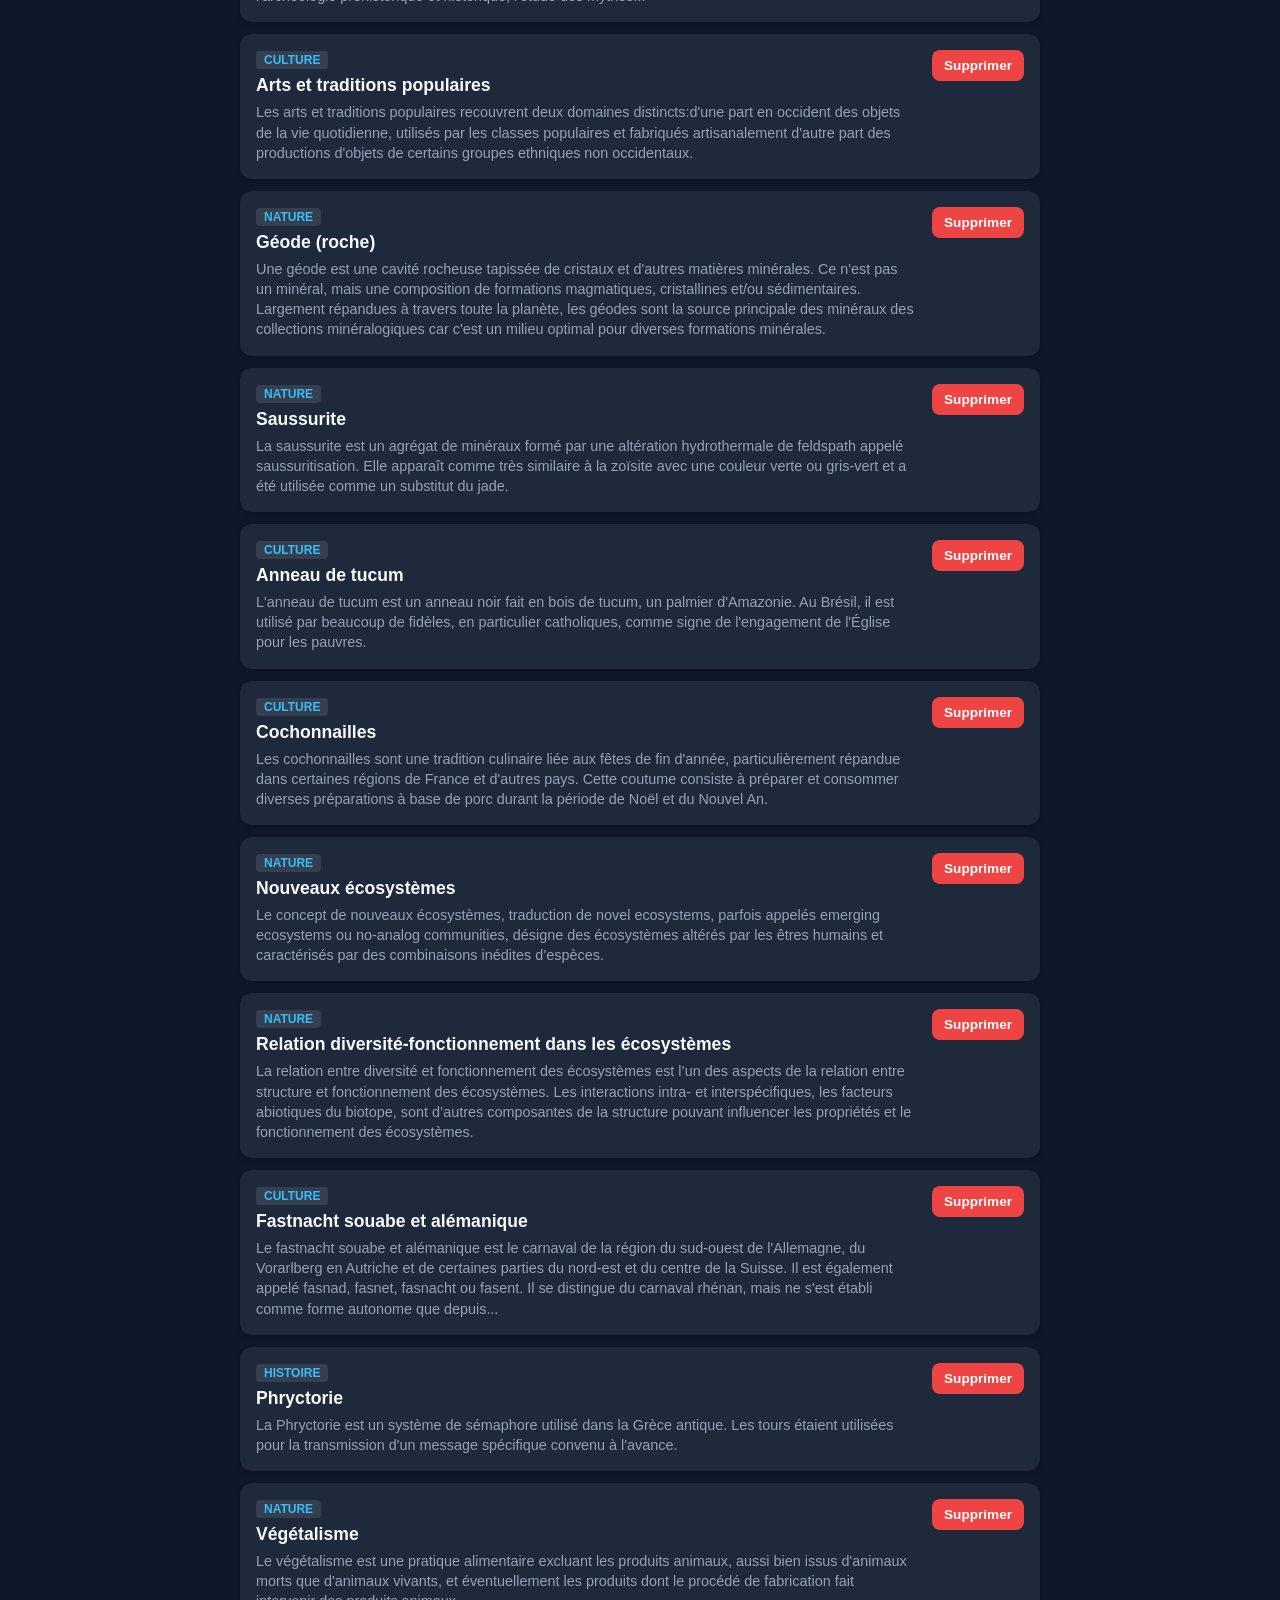
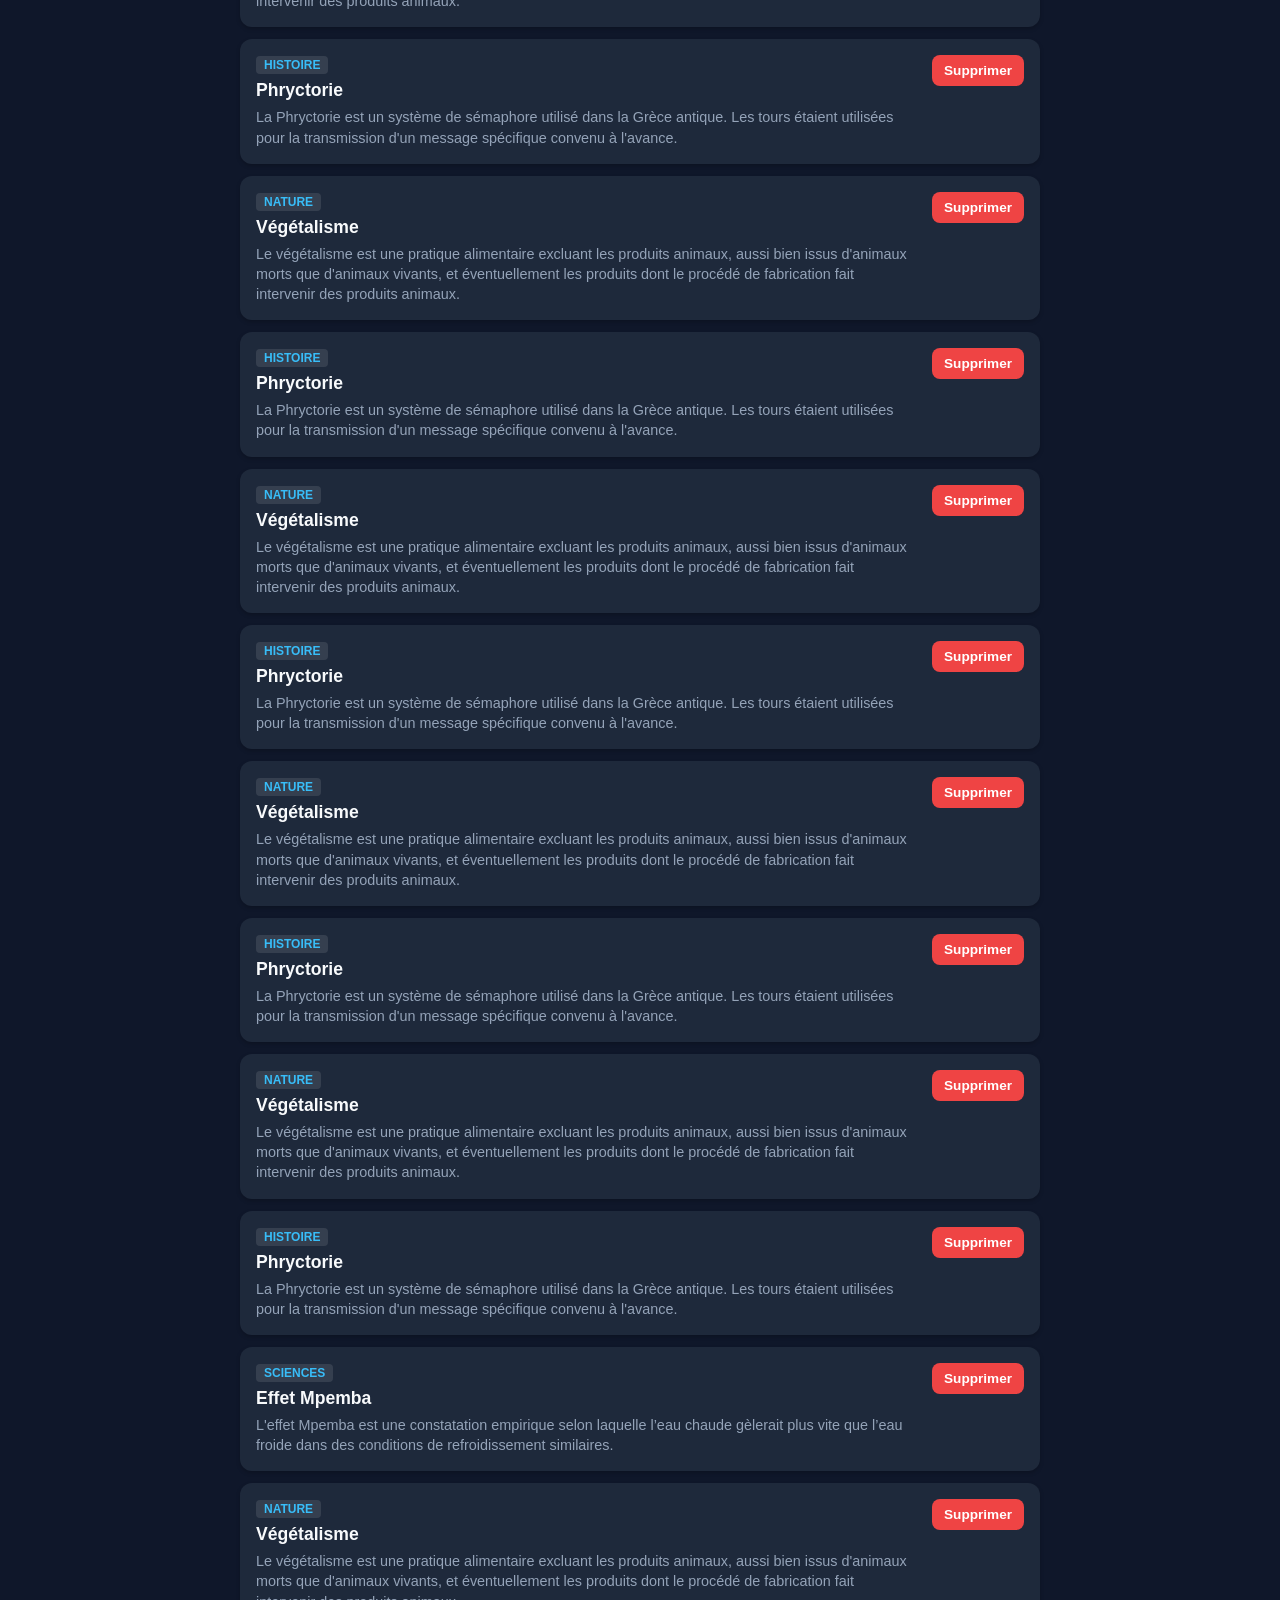
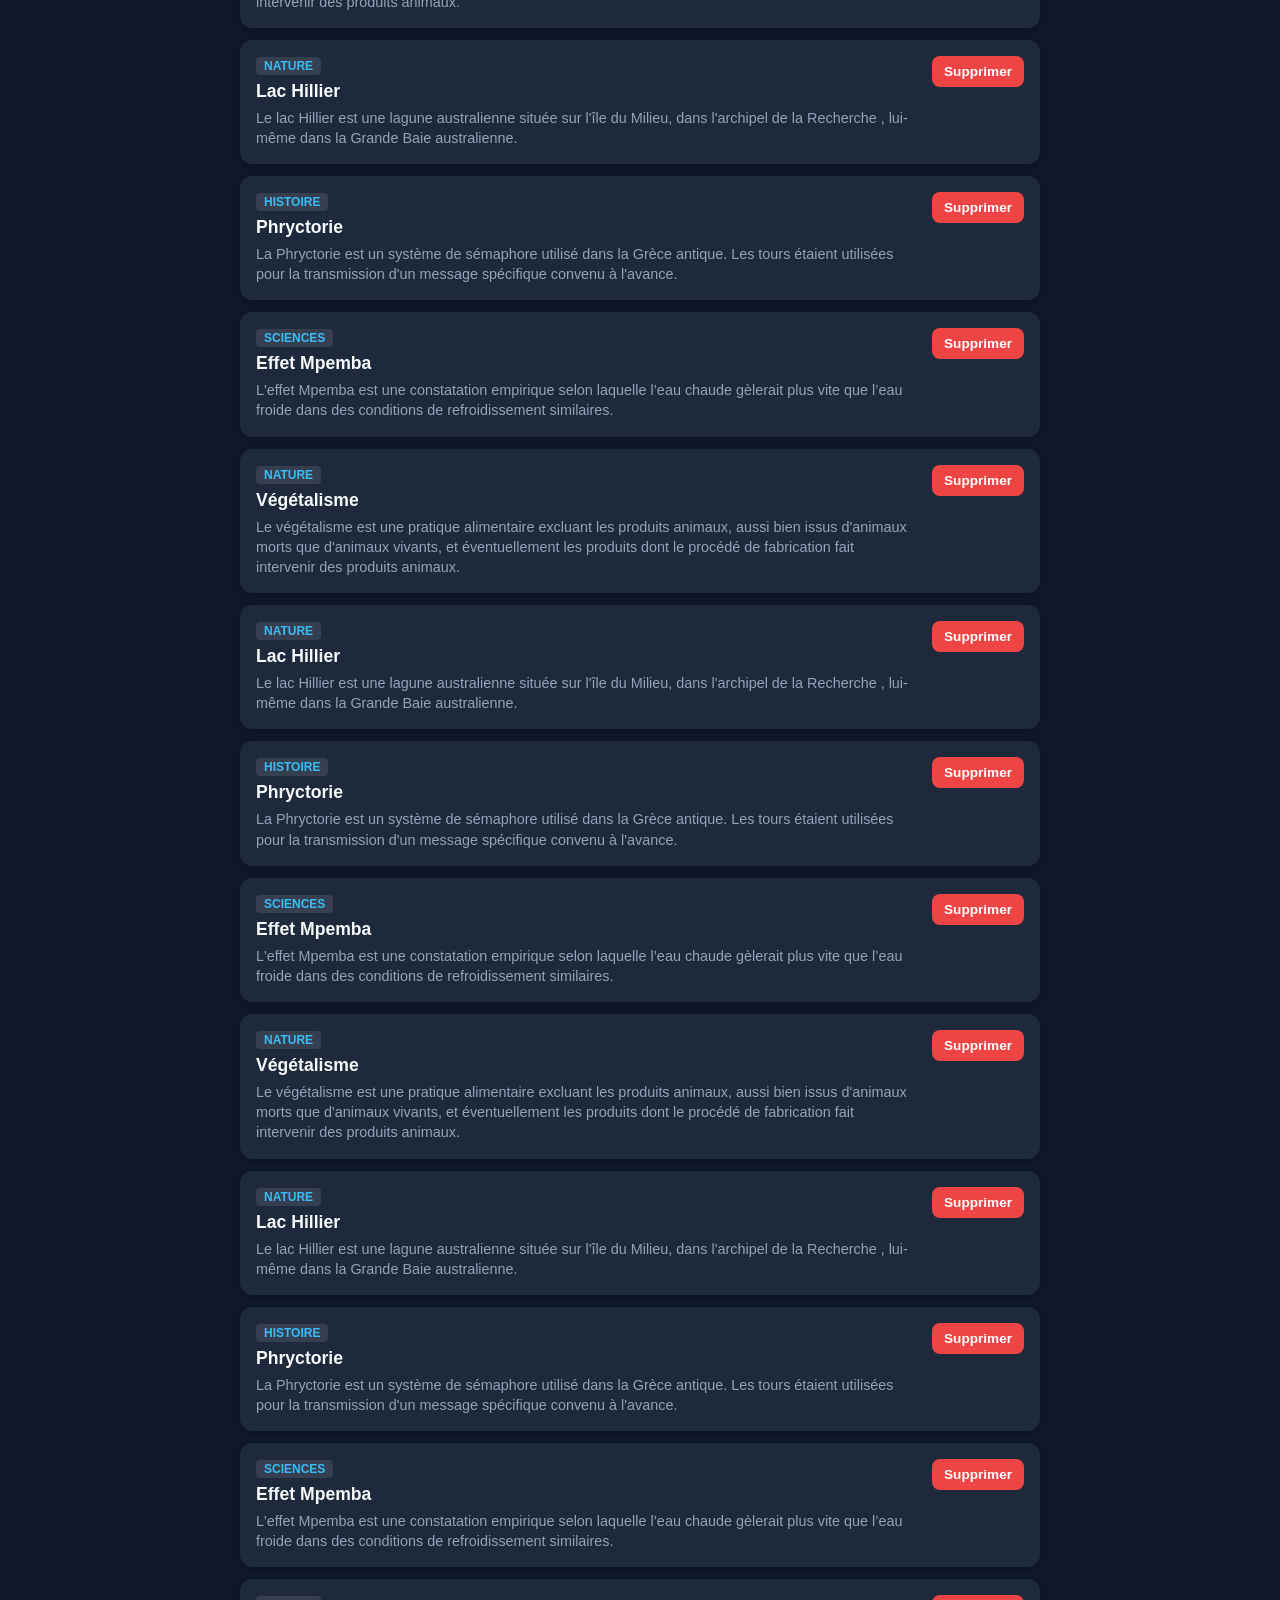
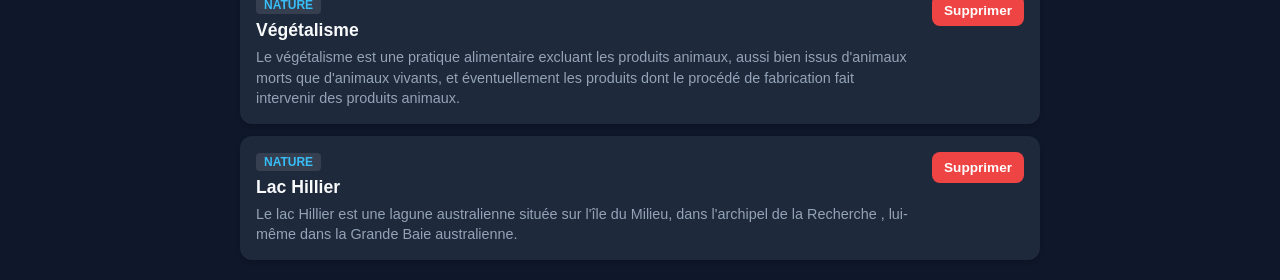
==== commit 33845570: "Ajoute des boutons pour télécharger les fichiers JSON des candidats et de la blacklist dans l'interf" ====
--- a/admin.html
+++ b/admin.html
@@ -45,6 +45,8 @@
       transition: opacity 0.2s;
     }
     button:hover { opacity: 0.9; }
+    .btn-export-candidates { background-color: var(--success); color: white; }
+    .btn-export-blacklist { background-color: var(--accent); color: white; }
     .compteur {
       font-size: 0.9rem;
       background: rgba(255,255,255,0.1);
@@ -99,6 +101,8 @@
   </header>
 
   <div class="actions-bar">
+    <button class="btn-export-candidates" onclick="telechargerJson('candidates.json', candidatesGlobales)">Télécharger candidates.json</button>
+    <button class="btn-export-blacklist" onclick="telechargerJson('blacklist.json', blacklistGlobales)">Télécharger blacklist.json</button>
     <span class="compteur" id="compteur">0 fiche(s)</span>
   </div>
 
@@ -179,8 +183,6 @@
         candidatesGlobales = candidatesGlobales.filter(candidate => (
           (candidate.sujet || '').trim().toLowerCase() !== sujetClean
         ));
-        telechargerJson('candidates.json', candidatesGlobales);
-        telechargerJson('blacklist.json', blacklistGlobales);
         afficherFiches();
       }
     }
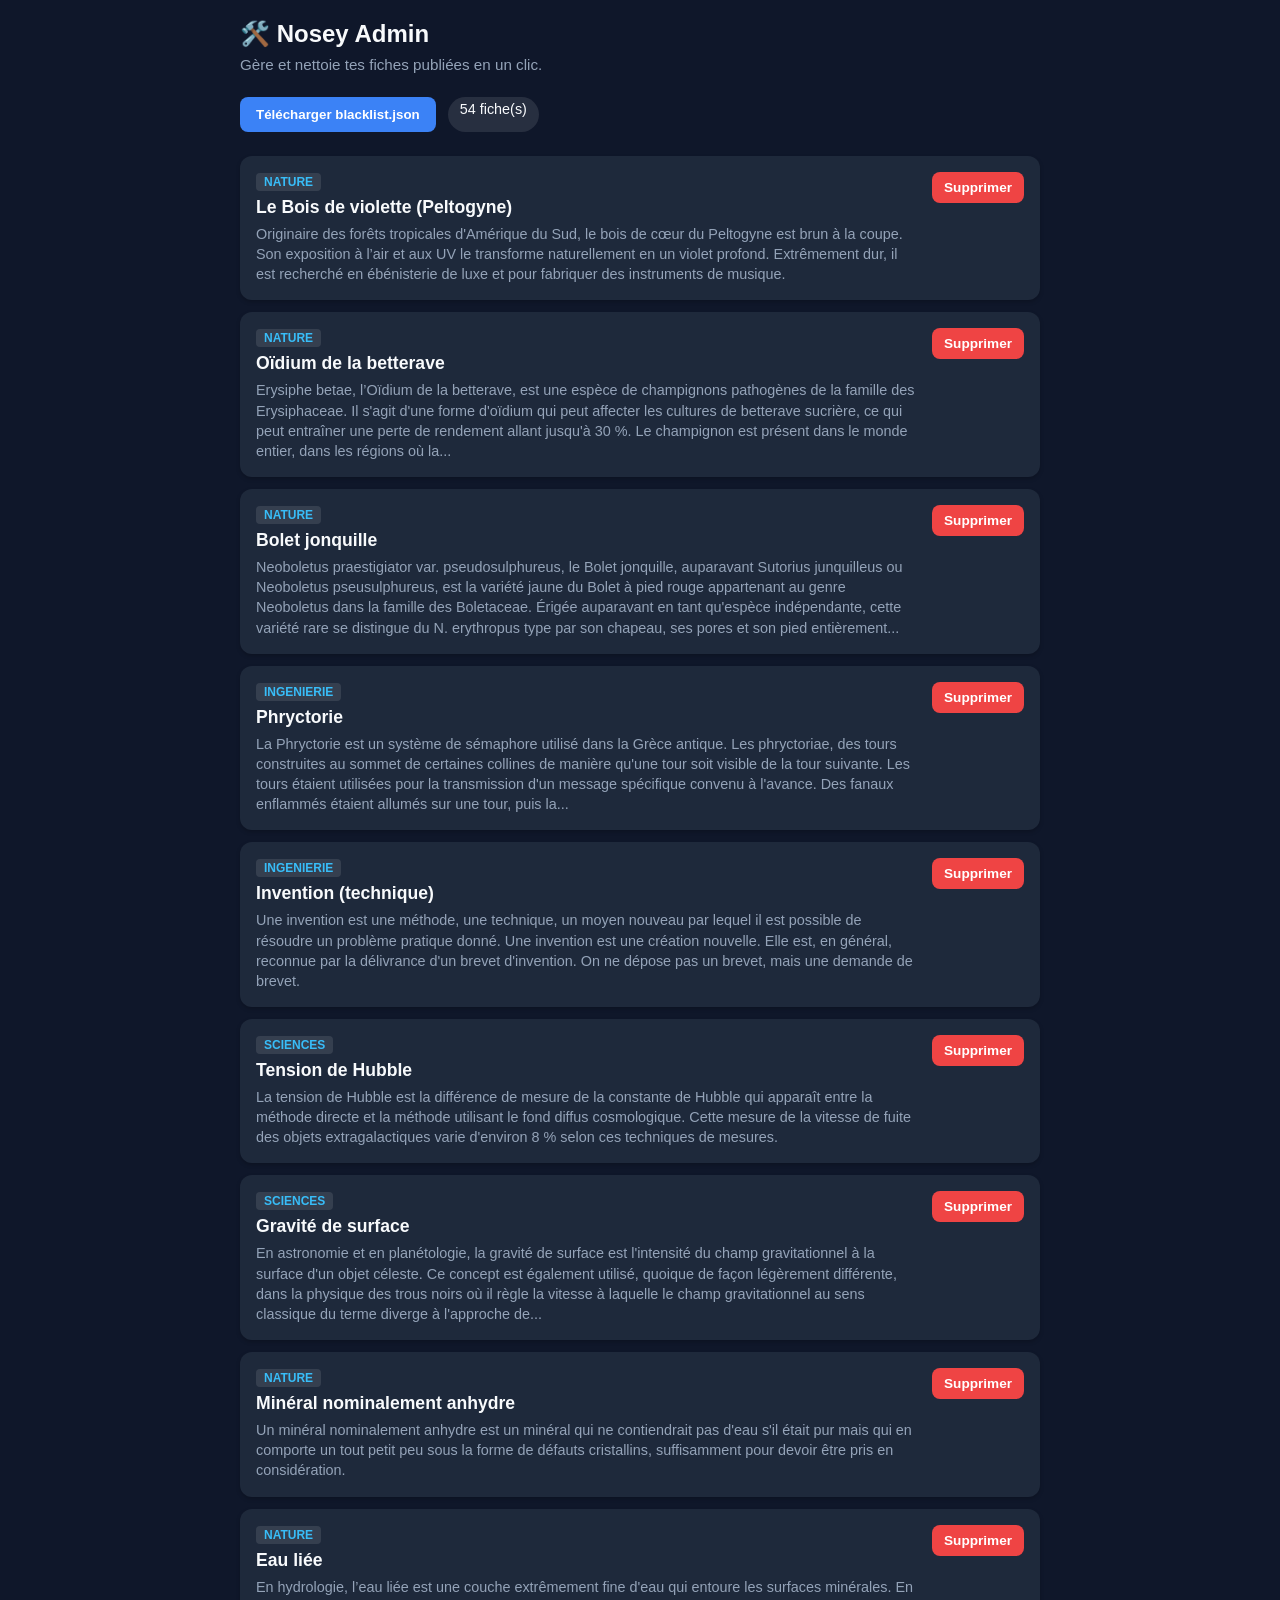
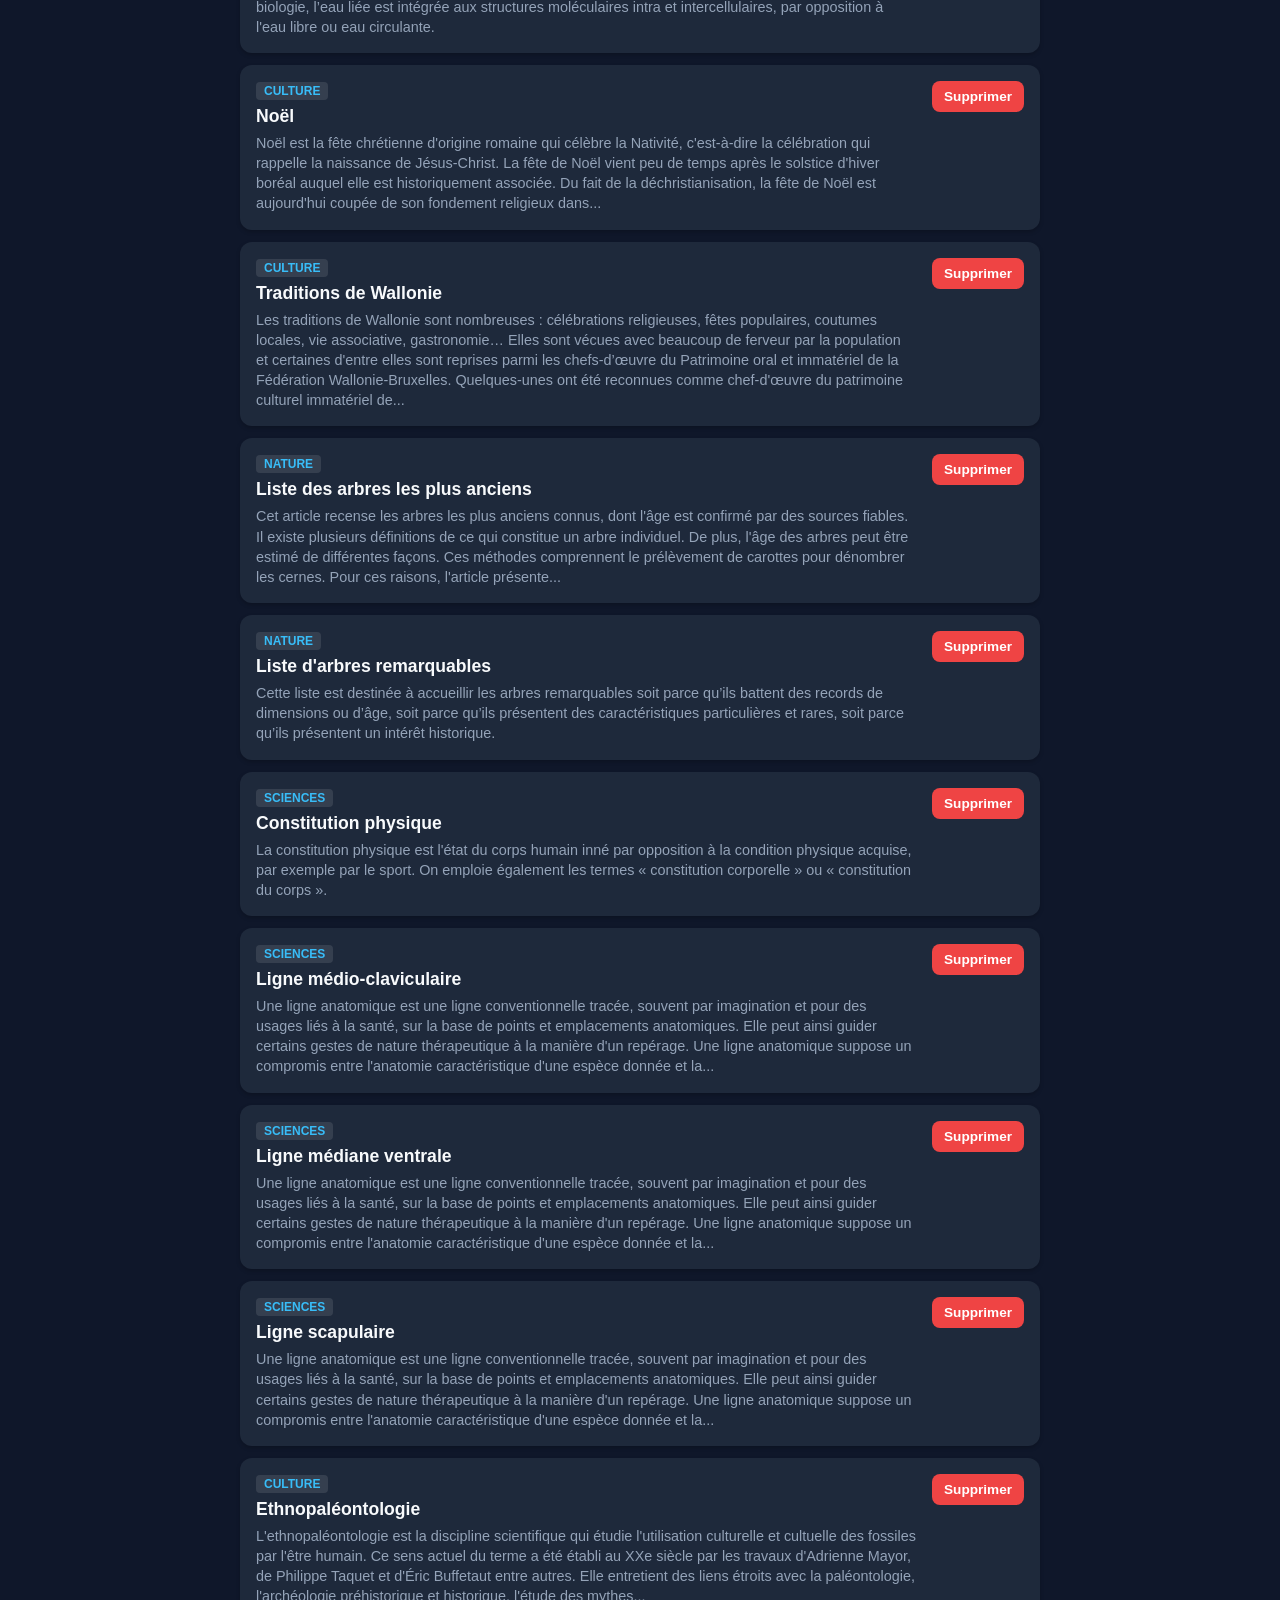
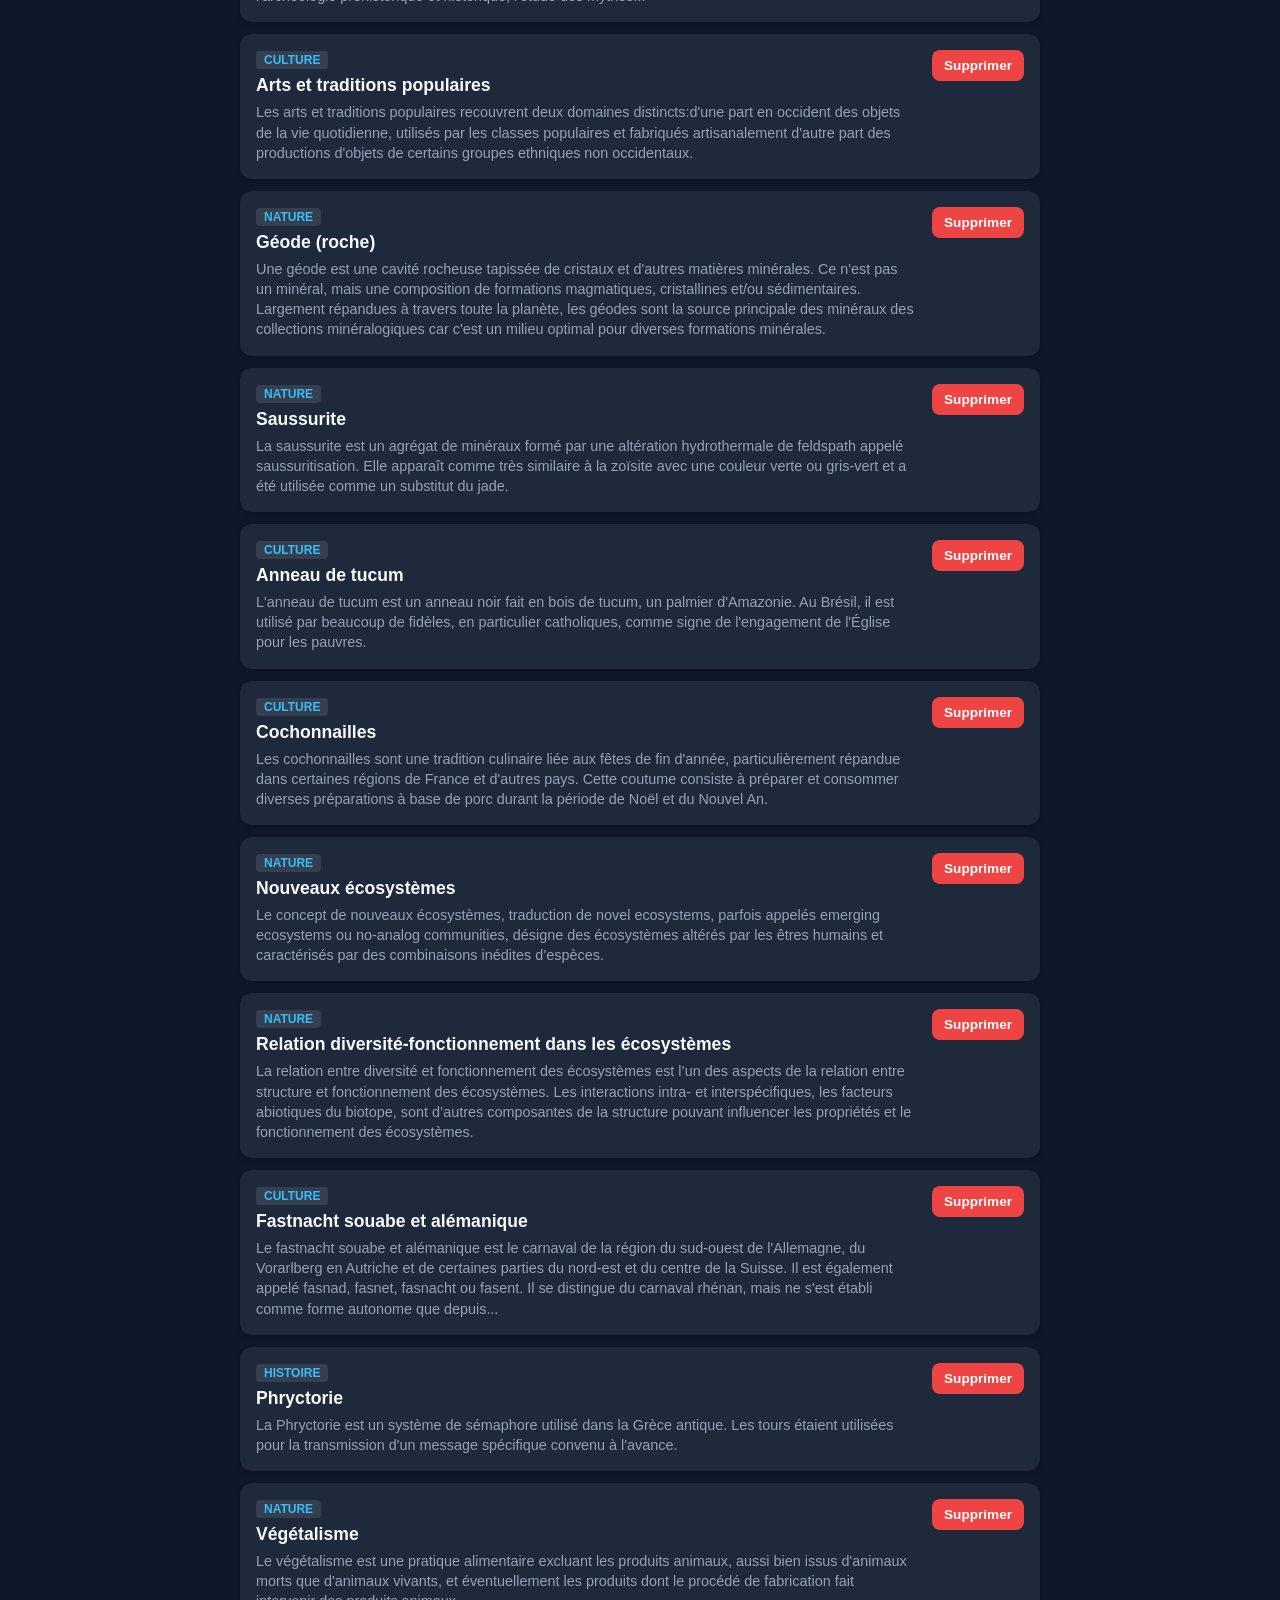
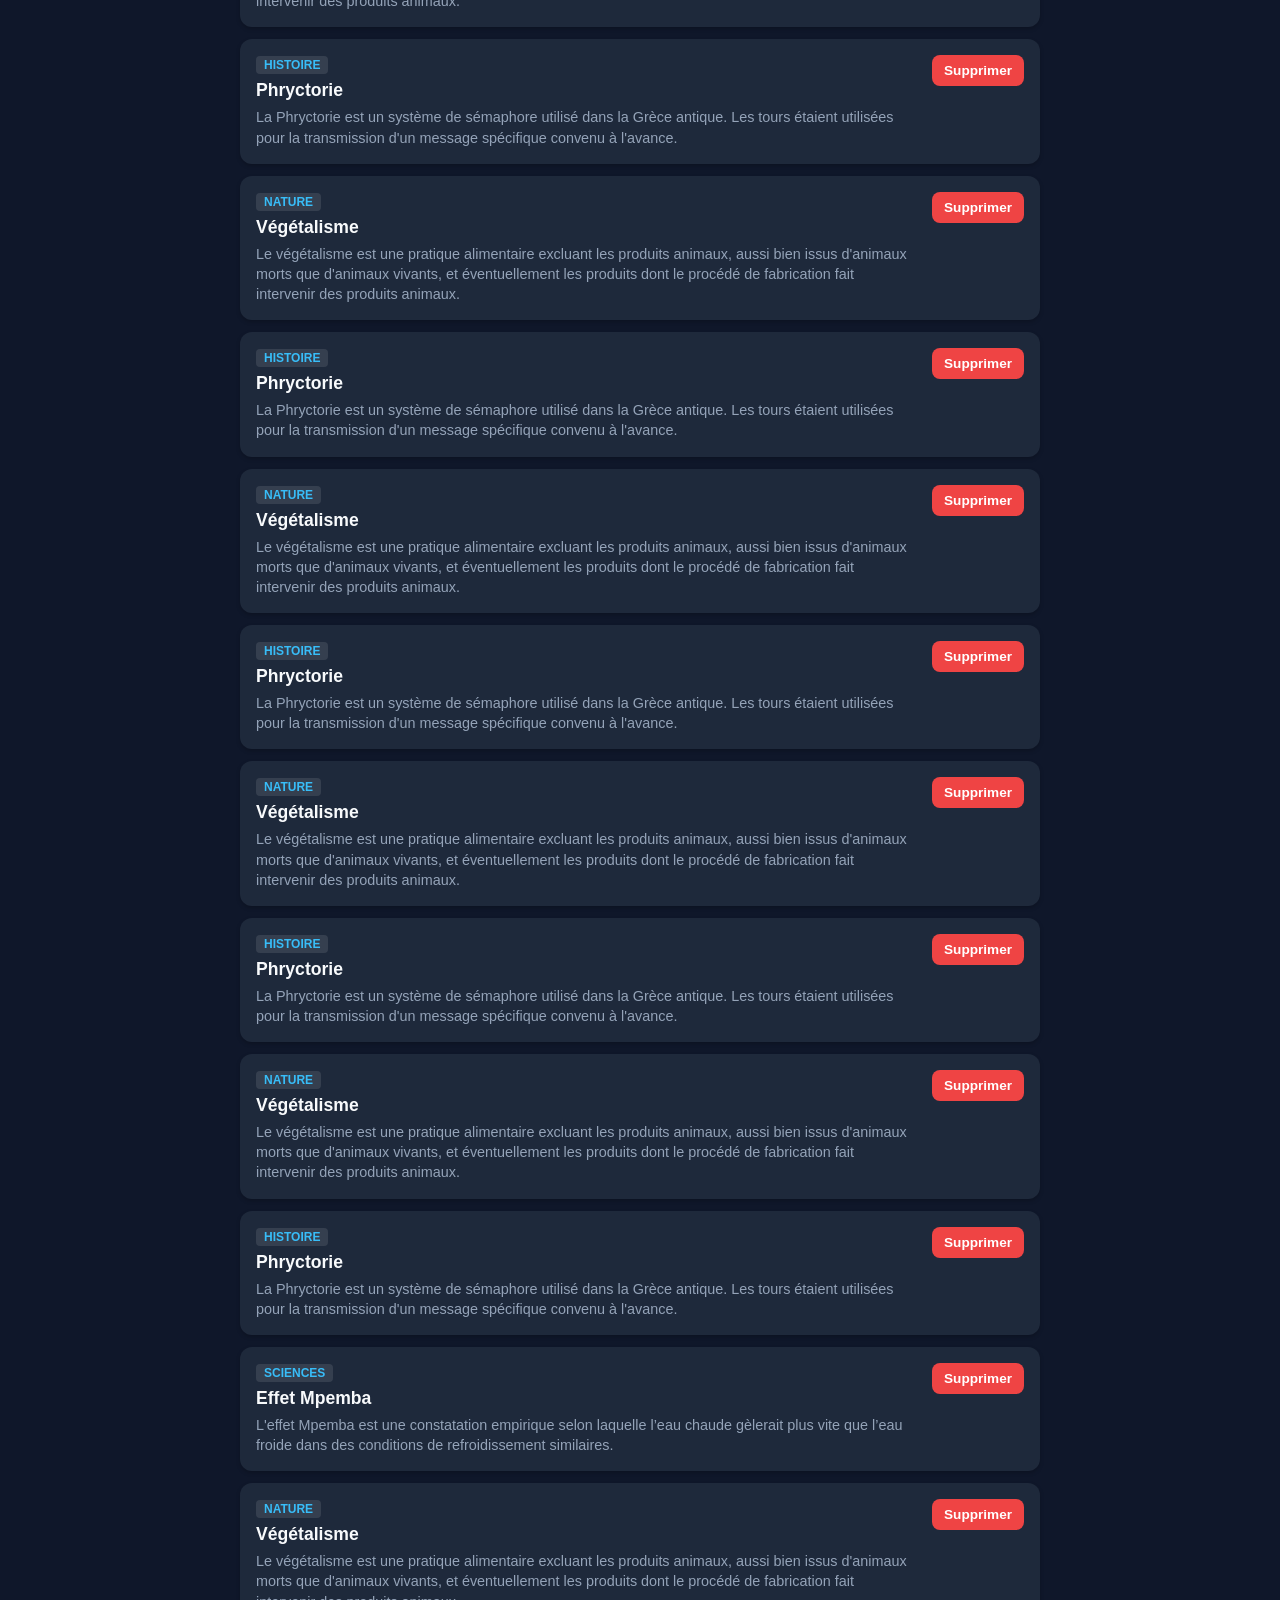
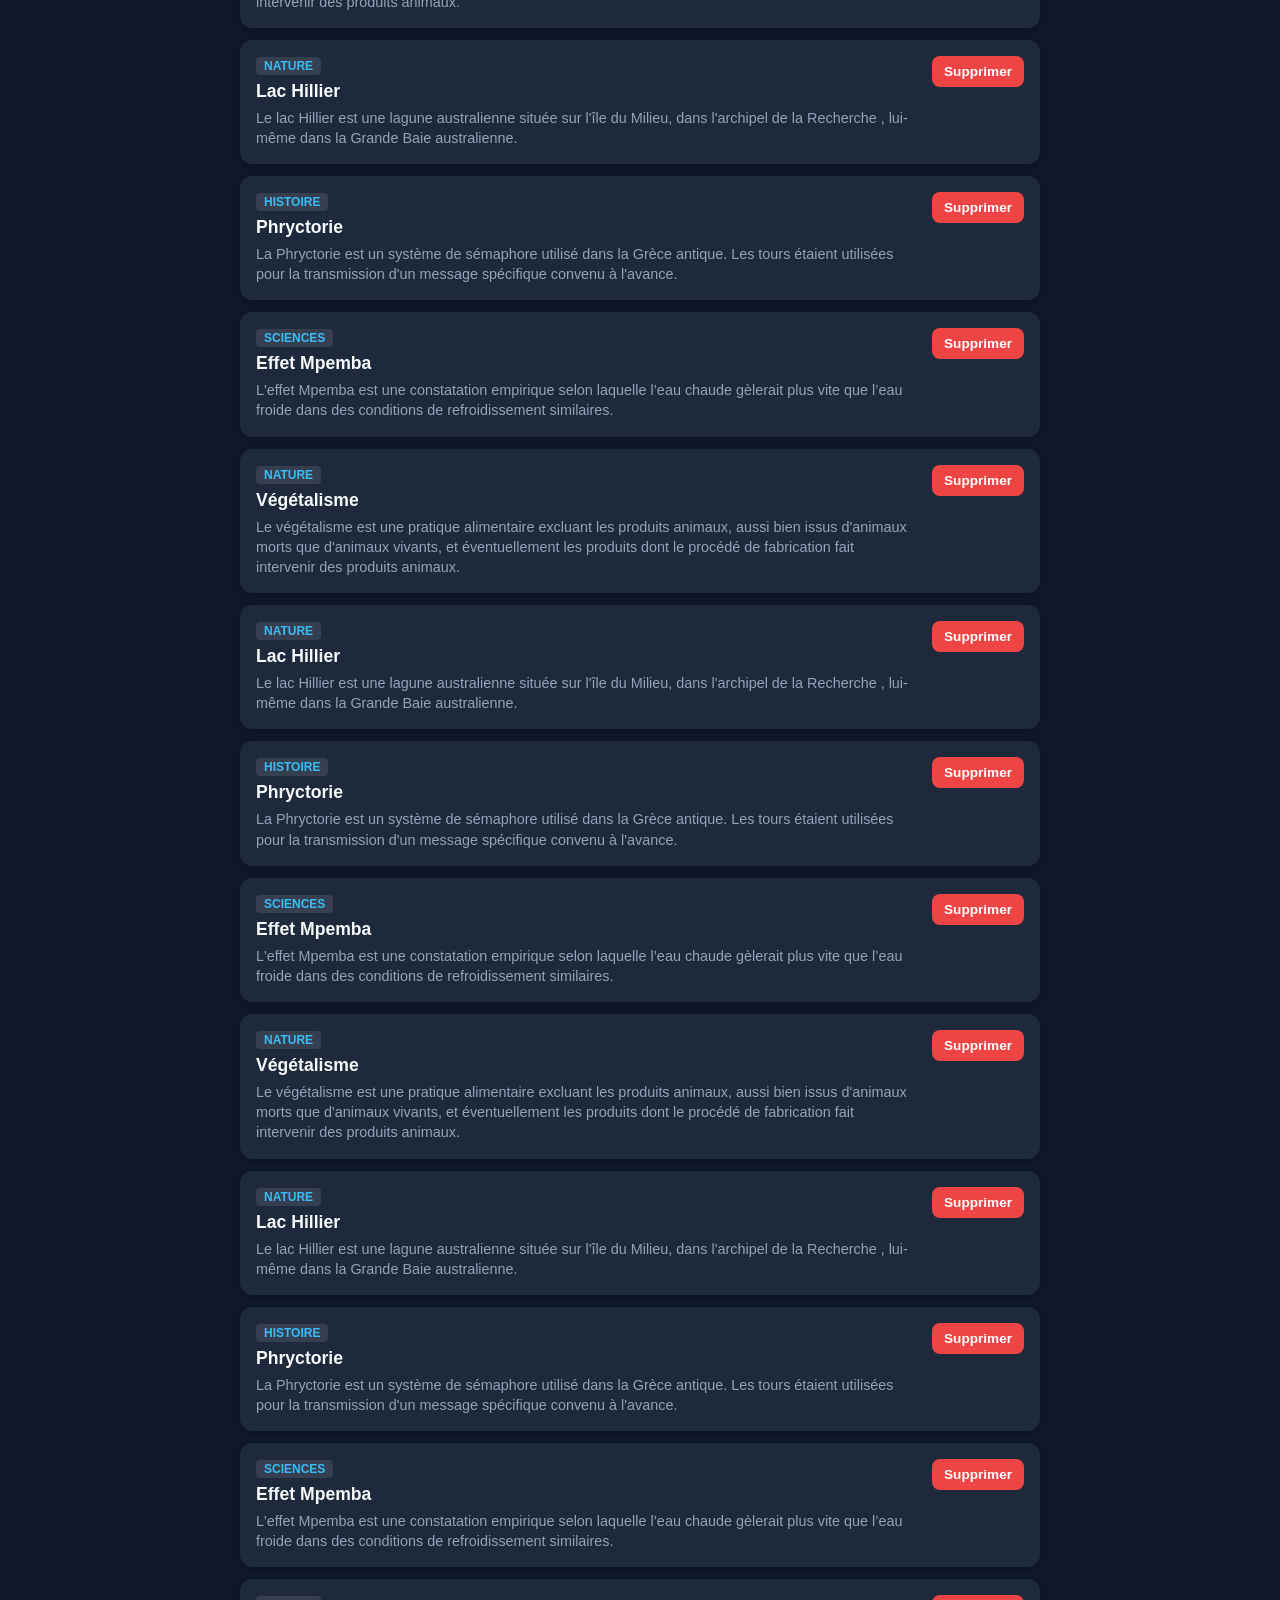
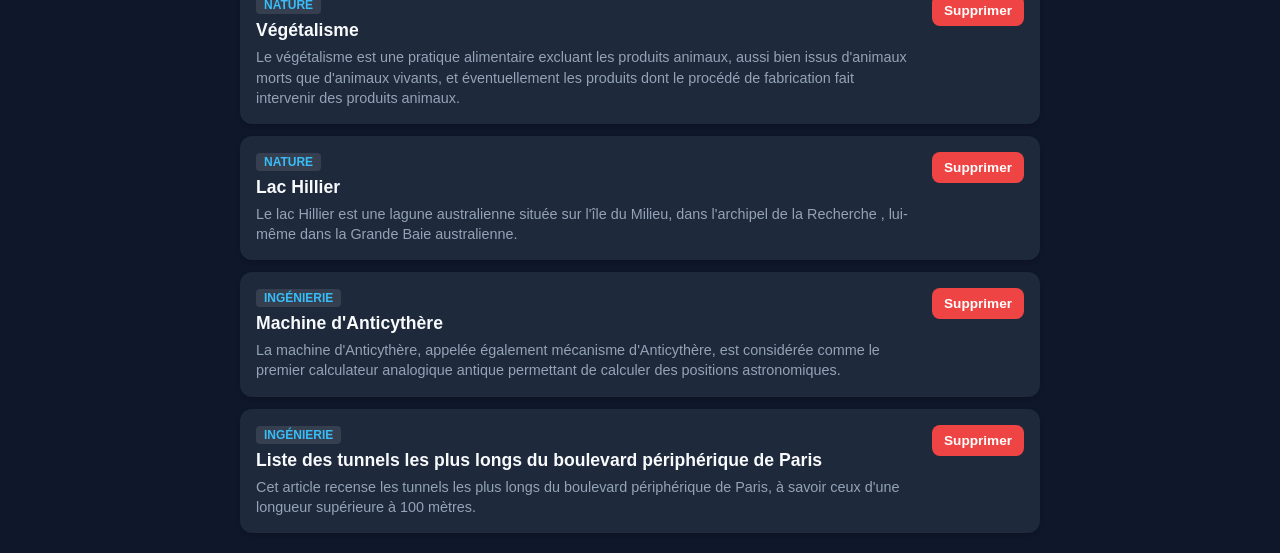
==== commit a27fa0e8: "Supprime l'exportation des candidats et la gestion associée dans l'interface d'administration." ====
--- a/admin.html
+++ b/admin.html
@@ -11,7 +11,6 @@
       --text: #f8fafc;
       --text-muted: #94a3b8;
       --danger: #ef4444;
-      --success: #10b981;
       --accent: #3b82f6;
     }
     body {
@@ -45,7 +44,6 @@
       transition: opacity 0.2s;
     }
     button:hover { opacity: 0.9; }
-    .btn-export-candidates { background-color: var(--success); color: white; }
     .btn-export-blacklist { background-color: var(--accent); color: white; }
     .compteur {
       font-size: 0.9rem;
@@ -101,7 +99,6 @@
   </header>
 
   <div class="actions-bar">
-    <button class="btn-export-candidates" onclick="telechargerJson('candidates.json', candidatesGlobales)">Télécharger candidates.json</button>
     <button class="btn-export-blacklist" onclick="telechargerJson('blacklist.json', blacklistGlobales)">Télécharger blacklist.json</button>
     <span class="compteur" id="compteur">0 fiche(s)</span>
   </div>
@@ -112,7 +109,6 @@
 
   <script>
     let fichesGlobales = [];
-    let candidatesGlobales = [];
     let blacklistGlobales = [];
     const CLE_BLACKLIST_SUJETS = 'nosey_blacklist_sujets';
 
@@ -120,13 +116,6 @@
       try {
         const resFiches = await fetch('data/fiches.json');
         fichesGlobales = await resFiches.json();
-
-        try {
-          const resCandidates = await fetch('data/candidates.json');
-          candidatesGlobales = await resCandidates.json();
-        } catch (e) {
-          candidatesGlobales = [];
-        }
 
         try {
           const resBlacklist = await fetch('data/blacklist.json');
@@ -180,9 +169,6 @@
         localStorage.setItem(CLE_BLACKLIST_SUJETS, JSON.stringify(blacklistGlobales));
 
         fichesGlobales.splice(index, 1);
-        candidatesGlobales = candidatesGlobales.filter(candidate => (
-          (candidate.sujet || '').trim().toLowerCase() !== sujetClean
-        ));
         afficherFiches();
       }
     }
